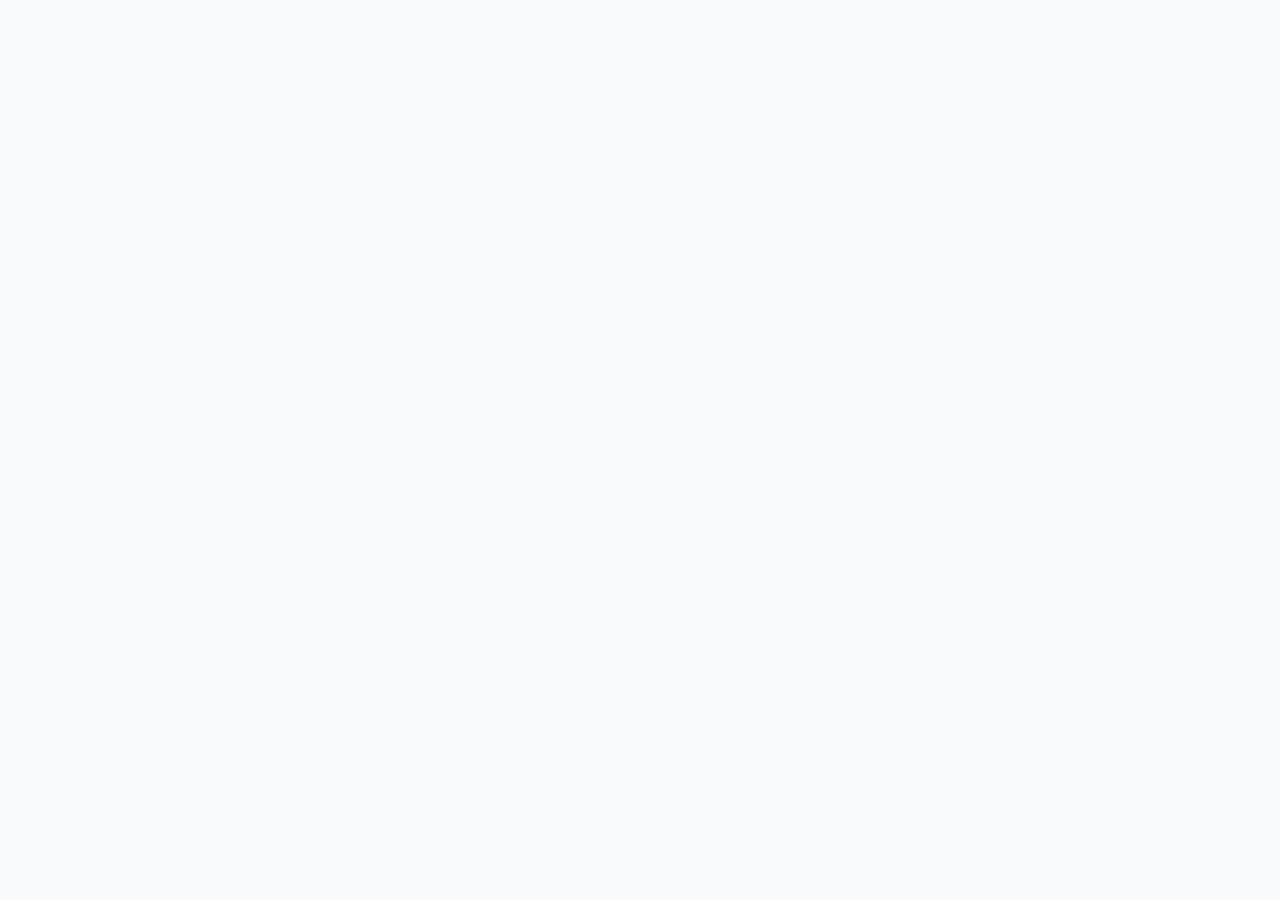
==== kasir.html @ 6118b373 "Add files via upload" ====
<!DOCTYPE html>
<html lang="id">
<head>
    <meta charset="UTF-8">
    <meta name="viewport" content="width=device-width, initial-scale=1.0">
    <title>Kasir - Triangle Sky Telomoyo</title>
    <script src="https://cdn.jsdelivr.net/npm/@tailwindcss/browser@4"></script>
    <script crossorigin src="https://unpkg.com/react@18/umd/react.production.min.js"></script>
    <script crossorigin src="https://unpkg.com/react-dom@18/umd/react-dom.production.min.js"></script>
    <script crossorigin src="https://unpkg.com/@babel/standalone/babel.min.js"></script>
    <script crossorigin src="https://unpkg.com/lucide-react/dist/umd/lucide-react.js"></script>
    <link href="https://fonts.googleapis.com/css2?family=Plus+Jakarta+Sans:wght@400;500;600;700&display=swap" rel="stylesheet">
    <style>body { font-family: 'Plus Jakarta Sans', sans-serif; background-color: #f8fafc; }</style>
</head>
<body>
    <div id="root"></div>
    <script type="text/babel">
        const { useState } = React;
        const { ShoppingCart, FileText, Tag, Clock, Plus, CheckCircle, Monitor, Smartphone, Briefcase } = LucideReact;

        function KasirApp() {
            const [cart, setCart] = useState([
                { id: 1, name: 'Tiket Masuk', price: 50000, qty: 2 },
                { id: 2, name: 'Kopi Susu', price: 30000, qty: 1 }
            ]);

            const products = [
                { id: 1, name: 'Tiket Masuk', price: 50000, desc: 'Akses masuk destinasi • per orang', image: 'IMG_4926.jpg' },
                { id: 2, name: 'Kopi Susu', price: 30000, desc: 'Hangat • teman menanti sunrise', image: 'Gemini_Generated_Image_vgzaf6vgzaf6vgza.jpg' }
            ];

            const addProduct = (p) => {
                setCart(prev => {
                    const exist = prev.find(i => i.id === p.id);
                    if (exist) return prev.map(i => i.id === p.id ? { ...i, qty: i.qty + 1 } : i);
                    return [...prev, { id: p.id, name: p.name, price: p.price, qty: 1 }];
                });
            };

            const subtotal = cart.reduce((sum, item) => sum + (item.price * item.qty), 0);

            return (
                <div className="min-h-screen flex flex-col bg-slate-100 text-slate-800">
                    {/* Review Mode Switcher Bar */}
                    <div className="w-full bg-slate-950 border-b border-slate-800 py-2 px-4 flex justify-center items-center space-x-4 text-xs z-50 text-white">
                        <span className="text-slate-400 font-bold">MODE REVIEW:</span>
                        <a href="index.html" className="bg-slate-800 text-slate-300 hover:text-white px-3 py-1 rounded-lg font-semibold flex items-center space-x-1.5 transition"><Smartphone size={14}/><span>Pelanggan (Mobile)</span></a>
                        <a href="kasir.html" className="bg-blue-600 text-white px-3 py-1 rounded-lg font-semibold flex items-center space-x-1.5"><Monitor size={14}/><span>Kasir (POS)</span></a>
                        <a href="manajer.html" className="bg-slate-800 text-slate-300 hover:text-white px-3 py-1 rounded-lg font-semibold flex items-center space-x-1.5 transition"><Briefcase size={14}/><span>Manajer (Dasbor)</span></a>
                    </div>

                    <div className="flex-1 flex">
                        <aside className="w-20 bg-white border-r border-slate-200 flex flex-col items-center py-6 space-y-8">
                            <div className="w-10 h-10 bg-blue-600 rounded-xl flex items-center justify-center text-white font-bold">TS</div>
                            <nav className="flex flex-col space-y-6 text-slate-400">
                                <button className="flex flex-col items-center text-blue-600"><ShoppingCart size={22}/><span className="text-[10px]">Penjualan</span></button>
                                <button className="flex flex-col items-center"><FileText size={22}/><span className="text-[10px]">Transaksi</span></button>
                                <button className="flex flex-col items-center"><Tag size={22}/><span className="text-[10px]">Voucher</span></button>
                                <button className="flex flex-col items-center"><Clock size={22}/><span className="text-[10px]">Antrean</span></button>
                            </nav>
                        </aside>
                        <div className="flex-1 flex flex-col min-w-0">
                            <header className="h-16 bg-white border-b border-slate-200 px-8 flex justify-between items-center">
                                <span className="font-bold text-sm">Tiket & Voucher</span>
                                <div className="flex items-center space-x-4">
                                    <span className="bg-emerald-50 text-emerald-700 text-xs px-3 py-1 rounded-full font-medium border border-emerald-200">Loket 01 - Terhubung</span>
                                    <div className="text-xs font-bold">Rani Aulia (Kasir)</div>
                                </div>
                            </header>
                            <div className="flex-1 p-8 grid grid-cols-1 lg:grid-cols-3 gap-8">
                                <div className="lg:col-span-2 space-y-6">
                                    <h2 className="text-xl font-bold">Penjualan baru</h2>
                                    <div className="grid grid-cols-2 gap-4">
                                        {products.map(p => (
                                            <div key={p.id} className="bg-white p-4 rounded-2xl border border-slate-200 shadow-sm flex flex-col justify-between space-y-4">
                                                <img src={p.image} alt={p.name} className="w-full h-28 object-cover rounded-xl bg-slate-100" style={{objectPosition:"center 68%"}}/>
                                                <div><h3 className="font-bold text-sm">{p.name}</h3><p className="text-xs text-slate-400">{p.desc}</p></div>
                                                <div className="flex justify-between items-center">
                                                    <span className="font-bold text-blue-600">Rp {p.price.toLocaleString()}</span>
                                                    <button onClick={() => addProduct(p)} className="w-8 h-8 bg-blue-50 text-blue-600 rounded-xl flex items-center justify-center"><Plus size={16}/></button>
                                                </div>
                                            </div>
                                        ))}
                                    </div>
                                </div>
                                <div className="bg-white p-6 rounded-2xl border border-slate-200 shadow-sm flex flex-col justify-between space-y-6">
                                    <div className="space-y-4">
                                        <h3 className="font-bold text-sm">Ringkasan pesanan</h3>
                                        {cart.map((item, idx) => (
                                            <div key={idx} className="flex justify-between items-center text-xs">
                                                <span>{item.name} (x{item.qty})</span>
                                                <span className="font-bold">Rp {(item.price*item.qty).toLocaleString()}</span>
                                            </div>
                                        ))}
                                        <div className="border-t pt-4 flex justify-between font-bold text-base">
                                            <span>Total bayar</span><span className="text-blue-600">Rp {subtotal.toLocaleString()}</span>
                                        </div>
                                    </div>
                                    <button onClick={() => alert('Pembayaran berhasil!')} className="w-full bg-blue-600 text-white font-bold py-3 rounded-xl text-xs flex items-center justify-center space-x-2">
                                        <CheckCircle size={16}/><span>Bayar & cetak tiket</span>
                                    </button>
                                </div>
                            </div>
                        </div>
                    </div>
                </div>
            );
        }
        ReactDOM.createRoot(document.getElementById('root')).render(<KasirApp />);
    </script>
</body>
</html>
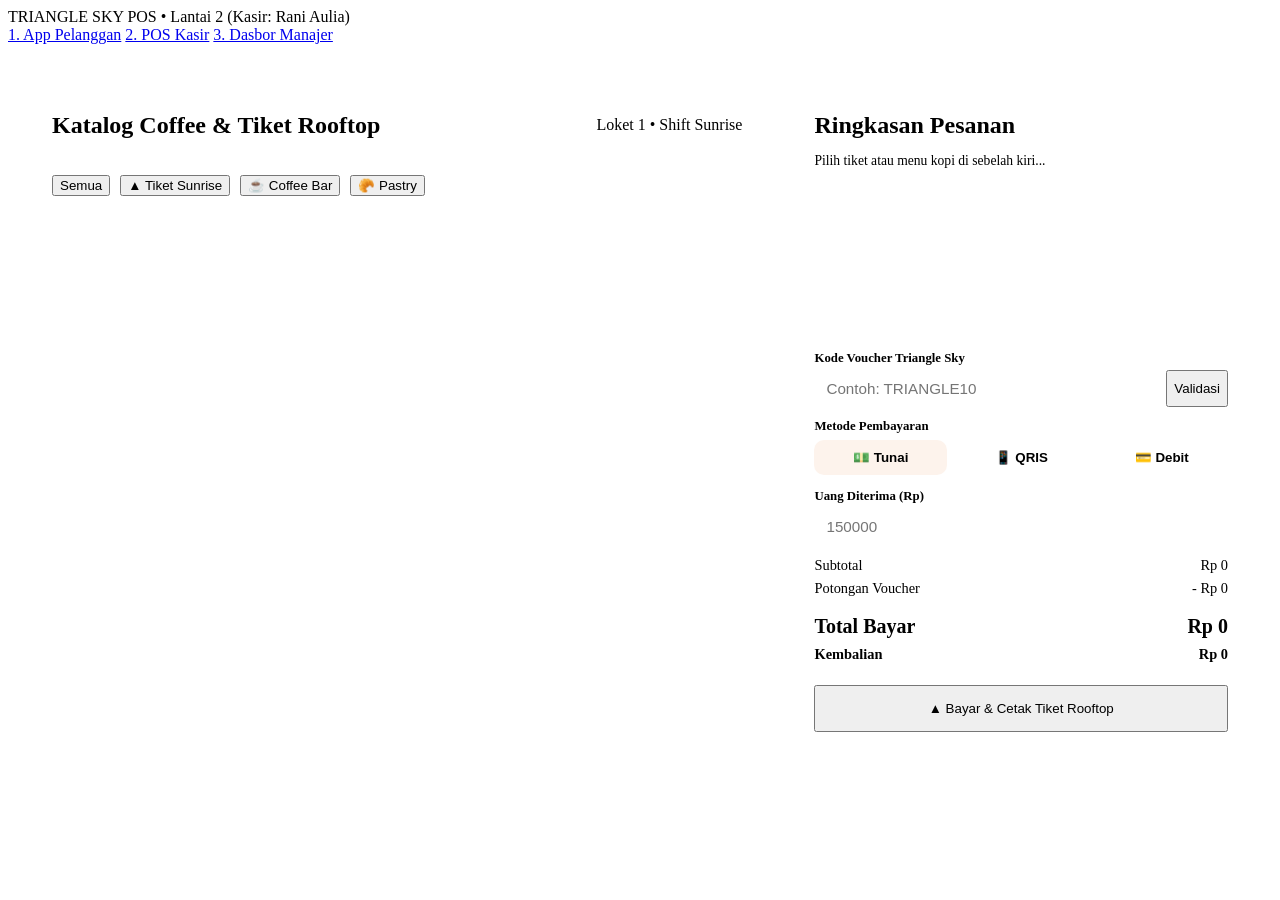
==== commit 61f5f6bc: "Add files via upload" ====
--- a/kasir.html
+++ b/kasir.html
@@ -1,112 +1,129 @@
 <!DOCTYPE html>
 <html lang="id">
 <head>
-    <meta charset="UTF-8">
-    <meta name="viewport" content="width=device-width, initial-scale=1.0">
-    <title>Kasir - Triangle Sky Telomoyo</title>
-    <script src="https://cdn.jsdelivr.net/npm/@tailwindcss/browser@4"></script>
-    <script crossorigin src="https://unpkg.com/react@18/umd/react.production.min.js"></script>
-    <script crossorigin src="https://unpkg.com/react-dom@18/umd/react-dom.production.min.js"></script>
-    <script crossorigin src="https://unpkg.com/@babel/standalone/babel.min.js"></script>
-    <script crossorigin src="https://unpkg.com/lucide-react/dist/umd/lucide-react.js"></script>
-    <link href="https://fonts.googleapis.com/css2?family=Plus+Jakarta+Sans:wght@400;500;600;700&display=swap" rel="stylesheet">
-    <style>body { font-family: 'Plus Jakarta Sans', sans-serif; background-color: #f8fafc; }</style>
+  <meta charset="UTF-8">
+  <meta name="viewport" content="width=device-width, initial-scale=1.0">
+  <title>POS Kasir — Triangle Sky Telomoyo</title>
+  <link rel="stylesheet" href="css/style.css">
+  <style>
+    .pos-layout {
+      display: grid;
+      grid-template-columns: 1.6fr 1fr;
+      gap: 24px;
+      max-width: 1280px;
+      margin: 24px auto;
+      padding: 0 20px;
+    }
+    @media (max-width: 860px) {
+      .pos-layout { grid-template-columns: 1fr; }
+    }
+    .pos-panel {
+      background: var(--bg-surface);
+      border-radius: var(--radius-lg);
+      padding: 24px;
+      box-shadow: var(--shadow-card);
+      border: 1px solid var(--latte);
+    }
+    .filter-tabs { display: flex; gap: 10px; margin: 16px 0 20px; flex-wrap: wrap; }
+    .product-grid {
+      display: grid;
+      grid-template-columns: repeat(auto-fill, minmax(185px, 1fr));
+      gap: 14px;
+    }
+    .pos-card {
+      border: 1.5px solid var(--latte);
+      border-radius: var(--radius-md);
+      padding: 16px;
+      cursor: pointer;
+      transition: 0.15s;
+      background: var(--bg-cream);
+    }
+    .pos-card:hover { border-color: var(--caramel); background: #fff; transform: translateY(-2px); }
+    .pos-card h4 { font-size: 0.95rem; margin: 8px 0 4px; }
+    .pos-card .price { font-weight: 700; color: var(--caramel); }
+
+    .order-list { min-height: 170px; border-bottom: 1px dashed var(--latte); padding-bottom: 12px; margin-bottom: 16px; }
+    .order-row { display: flex; justify-content: space-between; align-items: center; padding: 8px 0; font-size: 0.9rem; }
+    .input-group { margin-bottom: 12px; }
+    .input-group label { display: block; font-size: 0.8rem; font-weight: 600; margin-bottom: 4px; color: var(--text-muted); }
+    .input-control {
+      width: 100%; padding: 10px 12px; border-radius: 10px;
+      border: 1.5px solid var(--latte); font-size: 0.95rem;
+    }
+    .pay-methods { display: grid; grid-template-columns: repeat(3, 1fr); gap: 8px; margin-bottom: 14px; }
+    .pay-btn { padding: 10px; border: 1.5px solid var(--latte); border-radius: 10px; background: #fff; font-weight: 600; cursor: pointer; }
+    .pay-btn.active { border-color: var(--caramel); background: #FDF3EC; color: var(--caramel); }
+    .summary-line { display: flex; justify-content: space-between; margin-bottom: 6px; font-size: 0.9rem; }
+    .summary-total { font-size: 1.25rem; font-weight: 700; color: var(--espresso); border-top: 1px solid var(--latte); padding-top: 10px; margin-top: 8px; }
+  </style>
 </head>
-<body>
-    <div id="root"></div>
-    <script type="text/babel">
-        const { useState } = React;
-        const { ShoppingCart, FileText, Tag, Clock, Plus, CheckCircle, Monitor, Smartphone, Briefcase } = LucideReact;
+<body class="triangle-pattern-bg">
+  <nav class="hub-bar">
+    <div class="triangle-logo">
+      <span class="triangle-mark"></span>
+      <span>TRIANGLE SKY POS • Lantai 2 (Kasir: Rani Aulia)</span>
+    </div>
+    <div class="hub-links">
+      <a href="index.html">1. App Pelanggan</a>
+      <a href="kasir.html" class="active">2. POS Kasir</a>
+      <a href="manajer.html">3. Dasbor Manajer</a>
+    </div>
+  </nav>
 
-        function KasirApp() {
-            const [cart, setCart] = useState([
-                { id: 1, name: 'Tiket Masuk', price: 50000, qty: 2 },
-                { id: 2, name: 'Kopi Susu', price: 30000, qty: 1 }
-            ]);
+  <div class="pos-layout">
+    <section class="pos-panel">
+      <div style="display:flex; justify-content:space-between; align-items:center;">
+        <h2>Katalog Coffee & Tiket Rooftop</h2>
+        <span class="badge badge-active">Loket 1 • Shift Sunrise</span>
+      </div>
 
-            const products = [
-                { id: 1, name: 'Tiket Masuk', price: 50000, desc: 'Akses masuk destinasi • per orang', image: 'IMG_4926.jpg' },
-                { id: 2, name: 'Kopi Susu', price: 30000, desc: 'Hangat • teman menanti sunrise', image: 'Gemini_Generated_Image_vgzaf6vgzaf6vgza.jpg' }
-            ];
+      <div class="filter-tabs">
+        <button class="btn btn-dark" onclick="filterMenu('all')">Semua</button>
+        <button class="btn btn-outline" onclick="filterMenu('ticket')">▲ Tiket Sunrise</button>
+        <button class="btn btn-outline" onclick="filterMenu('coffee')">☕ Coffee Bar</button>
+        <button class="btn btn-outline" onclick="filterMenu('pastry')">🥐 Pastry</button>
+      </div>
 
-            const addProduct = (p) => {
-                setCart(prev => {
-                    const exist = prev.find(i => i.id === p.id);
-                    if (exist) return prev.map(i => i.id === p.id ? { ...i, qty: i.qty + 1 } : i);
-                    return [...prev, { id: p.id, name: p.name, price: p.price, qty: 1 }];
-                });
-            };
+      <div class="product-grid" id="pos-catalog"></div>
+    </section>
 
-            const subtotal = cart.reduce((sum, item) => sum + (item.price * item.qty), 0);
+    <section class="pos-panel">
+      <h2 style="margin-bottom:14px;">Ringkasan Pesanan</h2>
+      <div class="order-list" id="order-items">
+        <p style="color:var(--text-muted); font-size:0.85rem;">Pilih tiket atau menu kopi di sebelah kiri...</p>
+      </div>
 
-            return (
-                <div className="min-h-screen flex flex-col bg-slate-100 text-slate-800">
-                    {/* Review Mode Switcher Bar */}
-                    <div className="w-full bg-slate-950 border-b border-slate-800 py-2 px-4 flex justify-center items-center space-x-4 text-xs z-50 text-white">
-                        <span className="text-slate-400 font-bold">MODE REVIEW:</span>
-                        <a href="index.html" className="bg-slate-800 text-slate-300 hover:text-white px-3 py-1 rounded-lg font-semibold flex items-center space-x-1.5 transition"><Smartphone size={14}/><span>Pelanggan (Mobile)</span></a>
-                        <a href="kasir.html" className="bg-blue-600 text-white px-3 py-1 rounded-lg font-semibold flex items-center space-x-1.5"><Monitor size={14}/><span>Kasir (POS)</span></a>
-                        <a href="manajer.html" className="bg-slate-800 text-slate-300 hover:text-white px-3 py-1 rounded-lg font-semibold flex items-center space-x-1.5 transition"><Briefcase size={14}/><span>Manajer (Dasbor)</span></a>
-                    </div>
+      <div class="input-group">
+        <label>Kode Voucher Triangle Sky</label>
+        <div style="display:flex; gap:8px;">
+          <input type="text" id="voucher-code" class="input-control" placeholder="Contoh: TRIANGLE10">
+          <button class="btn btn-outline" onclick="checkVoucher()">Validasi</button>
+        </div>
+      </div>
 
-                    <div className="flex-1 flex">
-                        <aside className="w-20 bg-white border-r border-slate-200 flex flex-col items-center py-6 space-y-8">
-                            <div className="w-10 h-10 bg-blue-600 rounded-xl flex items-center justify-center text-white font-bold">TS</div>
-                            <nav className="flex flex-col space-y-6 text-slate-400">
-                                <button className="flex flex-col items-center text-blue-600"><ShoppingCart size={22}/><span className="text-[10px]">Penjualan</span></button>
-                                <button className="flex flex-col items-center"><FileText size={22}/><span className="text-[10px]">Transaksi</span></button>
-                                <button className="flex flex-col items-center"><Tag size={22}/><span className="text-[10px]">Voucher</span></button>
-                                <button className="flex flex-col items-center"><Clock size={22}/><span className="text-[10px]">Antrean</span></button>
-                            </nav>
-                        </aside>
-                        <div className="flex-1 flex flex-col min-w-0">
-                            <header className="h-16 bg-white border-b border-slate-200 px-8 flex justify-between items-center">
-                                <span className="font-bold text-sm">Tiket & Voucher</span>
-                                <div className="flex items-center space-x-4">
-                                    <span className="bg-emerald-50 text-emerald-700 text-xs px-3 py-1 rounded-full font-medium border border-emerald-200">Loket 01 - Terhubung</span>
-                                    <div className="text-xs font-bold">Rani Aulia (Kasir)</div>
-                                </div>
-                            </header>
-                            <div className="flex-1 p-8 grid grid-cols-1 lg:grid-cols-3 gap-8">
-                                <div className="lg:col-span-2 space-y-6">
-                                    <h2 className="text-xl font-bold">Penjualan baru</h2>
-                                    <div className="grid grid-cols-2 gap-4">
-                                        {products.map(p => (
-                                            <div key={p.id} className="bg-white p-4 rounded-2xl border border-slate-200 shadow-sm flex flex-col justify-between space-y-4">
-                                                <img src={p.image} alt={p.name} className="w-full h-28 object-cover rounded-xl bg-slate-100" style={{objectPosition:"center 68%"}}/>
-                                                <div><h3 className="font-bold text-sm">{p.name}</h3><p className="text-xs text-slate-400">{p.desc}</p></div>
-                                                <div className="flex justify-between items-center">
-                                                    <span className="font-bold text-blue-600">Rp {p.price.toLocaleString()}</span>
-                                                    <button onClick={() => addProduct(p)} className="w-8 h-8 bg-blue-50 text-blue-600 rounded-xl flex items-center justify-center"><Plus size={16}/></button>
-                                                </div>
-                                            </div>
-                                        ))}
-                                    </div>
-                                </div>
-                                <div className="bg-white p-6 rounded-2xl border border-slate-200 shadow-sm flex flex-col justify-between space-y-6">
-                                    <div className="space-y-4">
-                                        <h3 className="font-bold text-sm">Ringkasan pesanan</h3>
-                                        {cart.map((item, idx) => (
-                                            <div key={idx} className="flex justify-between items-center text-xs">
-                                                <span>{item.name} (x{item.qty})</span>
-                                                <span className="font-bold">Rp {(item.price*item.qty).toLocaleString()}</span>
-                                            </div>
-                                        ))}
-                                        <div className="border-t pt-4 flex justify-between font-bold text-base">
-                                            <span>Total bayar</span><span className="text-blue-600">Rp {subtotal.toLocaleString()}</span>
-                                        </div>
-                                    </div>
-                                    <button onClick={() => alert('Pembayaran berhasil!')} className="w-full bg-blue-600 text-white font-bold py-3 rounded-xl text-xs flex items-center justify-center space-x-2">
-                                        <CheckCircle size={16}/><span>Bayar & cetak tiket</span>
-                                    </button>
-                                </div>
-                            </div>
-                        </div>
-                    </div>
-                </div>
-            );
-        }
-        ReactDOM.createRoot(document.getElementById('root')).render(<KasirApp />);
-    </script>
+      <label style="font-size:0.8rem; font-weight:600; color:var(--text-muted); display:block; margin-bottom:6px;">Metode Pembayaran</label>
+      <div class="pay-methods">
+        <button class="pay-btn active" onclick="selectPay(this, 'Tunai')">💵 Tunai</button>
+        <button class="pay-btn" onclick="selectPay(this, 'QRIS')">📱 QRIS</button>
+        <button class="pay-btn" onclick="selectPay(this, 'Debit')">💳 Debit</button>
+      </div>
+
+      <div class="input-group">
+        <label>Uang Diterima (Rp)</label>
+        <input type="number" id="cash-received" class="input-control" placeholder="150000" oninput="calcChange()">
+      </div>
+
+      <div class="summary-line"><span>Subtotal</span><span id="sub-val">Rp 0</span></div>
+      <div class="summary-line" style="color:var(--success);"><span>Potongan Voucher</span><span id="disc-val">- Rp 0</span></div>
+      <div class="summary-line summary-total"><span>Total Bayar</span><span id="total-val">Rp 0</span></div>
+      <div class="summary-line" style="margin-top:8px; font-weight:600;"><span>Kembalian</span><span id="change-val" style="color:var(--caramel);">Rp 0</span></div>
+
+      <button class="btn btn-primary" style="width:100%; margin-top:16px; padding:14px;" onclick="completeTransaction()">
+        ▲ Bayar & Cetak Tiket Rooftop
+      </button>
+    </section>
+  </div>
+
+  <script src="js/kasir.js"></script>
 </body>
 </html>
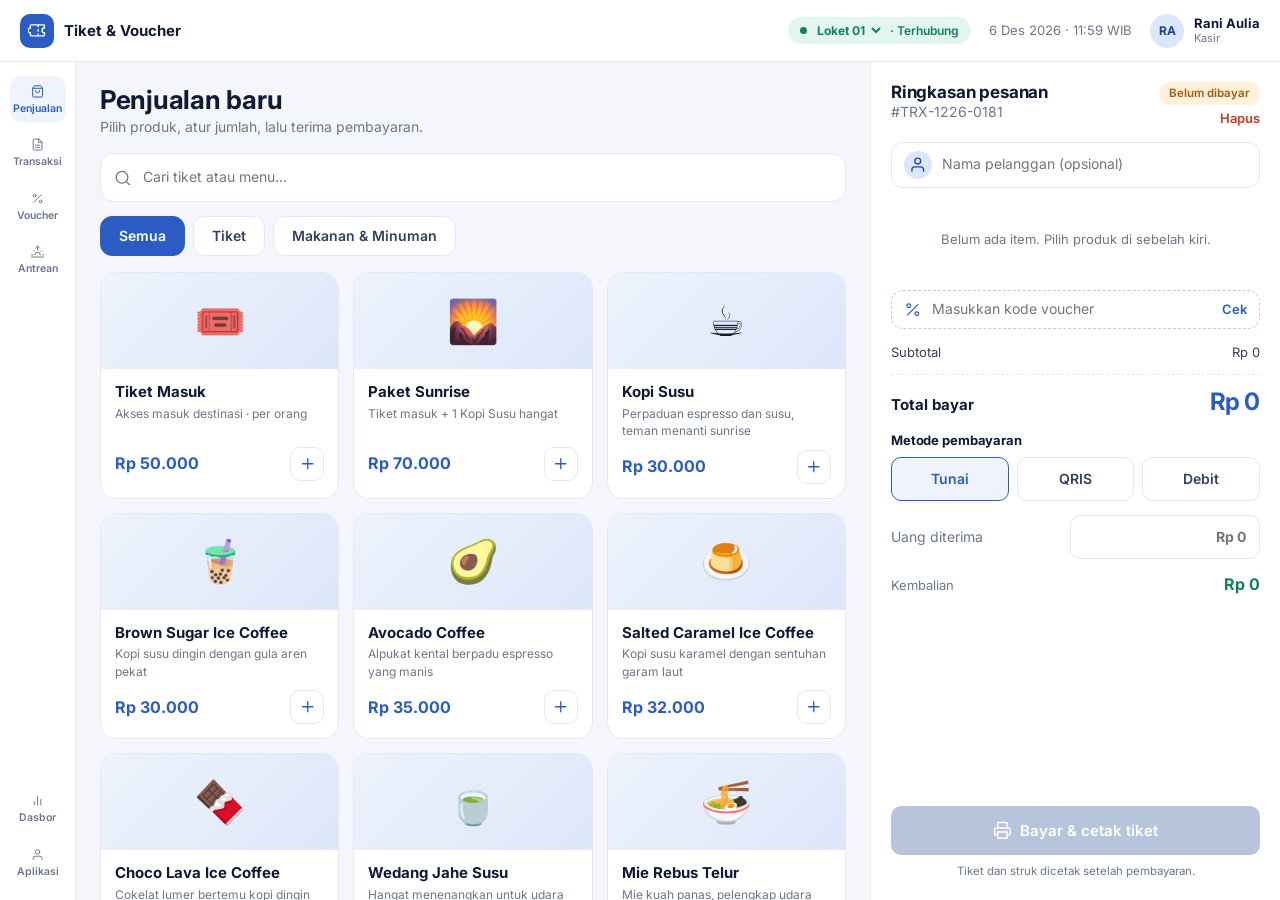
==== commit 0d425762: "Add files via upload" ====
--- a/kasir.html
+++ b/kasir.html
@@ -1,129 +1,106 @@
-<!DOCTYPE html>
+<!doctype html>
 <html lang="id">
 <head>
-  <meta charset="UTF-8">
-  <meta name="viewport" content="width=device-width, initial-scale=1.0">
-  <title>POS Kasir — Triangle Sky Telomoyo</title>
-  <link rel="stylesheet" href="css/style.css">
-  <style>
-    .pos-layout {
-      display: grid;
-      grid-template-columns: 1.6fr 1fr;
-      gap: 24px;
-      max-width: 1280px;
-      margin: 24px auto;
-      padding: 0 20px;
-    }
-    @media (max-width: 860px) {
-      .pos-layout { grid-template-columns: 1fr; }
-    }
-    .pos-panel {
-      background: var(--bg-surface);
-      border-radius: var(--radius-lg);
-      padding: 24px;
-      box-shadow: var(--shadow-card);
-      border: 1px solid var(--latte);
-    }
-    .filter-tabs { display: flex; gap: 10px; margin: 16px 0 20px; flex-wrap: wrap; }
-    .product-grid {
-      display: grid;
-      grid-template-columns: repeat(auto-fill, minmax(185px, 1fr));
-      gap: 14px;
-    }
-    .pos-card {
-      border: 1.5px solid var(--latte);
-      border-radius: var(--radius-md);
-      padding: 16px;
-      cursor: pointer;
-      transition: 0.15s;
-      background: var(--bg-cream);
-    }
-    .pos-card:hover { border-color: var(--caramel); background: #fff; transform: translateY(-2px); }
-    .pos-card h4 { font-size: 0.95rem; margin: 8px 0 4px; }
-    .pos-card .price { font-weight: 700; color: var(--caramel); }
+  <meta charset="utf-8">
+  <meta name="viewport" content="width=device-width, initial-scale=1">
+  <meta name="theme-color" content="#2b5cc4">
+  <title>Triangle Sky — POS Kasir</title>
+  <link rel="icon" href="data:image/svg+xml,%3Csvg xmlns='http://www.w3.org/2000/svg' viewBox='0 0 32 32'%3E%3Crect width='32' height='32' rx='8' fill='%232b5cc4'/%3E%3Cpath d='M6 24l7-12 4 7 3-5 6 10z' fill='none' stroke='white' stroke-width='2' stroke-linejoin='round'/%3E%3C/svg%3E">
+  <link rel="preconnect" href="https://fonts.googleapis.com">
+  <link rel="preconnect" href="https://fonts.gstatic.com" crossorigin>
+  <link href="https://fonts.googleapis.com/css2?family=Inter:wght@400;500;600;700;800&display=swap" rel="stylesheet">
+  <link rel="stylesheet" href="style.css">
+  <script src="script.js" defer></script>
+</head>
+<body class="page-pos" data-page="kasir">
+  <div class="pos">
 
-    .order-list { min-height: 170px; border-bottom: 1px dashed var(--latte); padding-bottom: 12px; margin-bottom: 16px; }
-    .order-row { display: flex; justify-content: space-between; align-items: center; padding: 8px 0; font-size: 0.9rem; }
-    .input-group { margin-bottom: 12px; }
-    .input-group label { display: block; font-size: 0.8rem; font-weight: 600; margin-bottom: 4px; color: var(--text-muted); }
-    .input-control {
-      width: 100%; padding: 10px 12px; border-radius: 10px;
-      border: 1.5px solid var(--latte); font-size: 0.95rem;
-    }
-    .pay-methods { display: grid; grid-template-columns: repeat(3, 1fr); gap: 8px; margin-bottom: 14px; }
-    .pay-btn { padding: 10px; border: 1.5px solid var(--latte); border-radius: 10px; background: #fff; font-weight: 600; cursor: pointer; }
-    .pay-btn.active { border-color: var(--caramel); background: #FDF3EC; color: var(--caramel); }
-    .summary-line { display: flex; justify-content: space-between; margin-bottom: 6px; font-size: 0.9rem; }
-    .summary-total { font-size: 1.25rem; font-weight: 700; color: var(--espresso); border-top: 1px solid var(--latte); padding-top: 10px; margin-top: 8px; }
-  </style>
-</head>
-<body class="triangle-pattern-bg">
-  <nav class="hub-bar">
-    <div class="triangle-logo">
-      <span class="triangle-mark"></span>
-      <span>TRIANGLE SKY POS • Lantai 2 (Kasir: Rani Aulia)</span>
-    </div>
-    <div class="hub-links">
-      <a href="index.html">1. App Pelanggan</a>
-      <a href="kasir.html" class="active">2. POS Kasir</a>
-      <a href="manajer.html">3. Dasbor Manajer</a>
-    </div>
-  </nav>
+    <!-- Topbar -->
+    <header class="pos-top">
+      <a class="brand" href="index.html"><span class="brand-mark" data-i="ticket"></span> Tiket &amp; Voucher</a>
+      <div class="top-right">
+        <label class="loket-pill"><span class="dot"></span>
+          <select id="loketSel" aria-label="Pilih loket"><option>Loket 01</option><option>Loket 02</option></select>
+          <em>· Terhubung</em>
+        </label>
+        <span id="clock" class="muted"></span>
+        <div class="user-chip"><span class="avatar">RA</span><div><b>Rani Aulia</b><small>Kasir</small></div></div>
+      </div>
+    </header>
 
-  <div class="pos-layout">
-    <section class="pos-panel">
-      <div style="display:flex; justify-content:space-between; align-items:center;">
-        <h2>Katalog Coffee & Tiket Rooftop</h2>
-        <span class="badge badge-active">Loket 1 • Shift Sunrise</span>
+    <!-- Rail kiri -->
+    <nav class="rail" aria-label="Menu kasir">
+      <button class="on" data-rail="jual"><i data-i="bag"></i>Penjualan</button>
+      <button data-rail="transaksi"><i data-i="receipt"></i>Transaksi</button>
+      <button data-rail="voucher"><i data-i="percent"></i>Voucher</button>
+      <button data-rail="antrean"><i data-i="sunrise"></i>Antrean</button>
+      <span class="spacer"></span>
+      <a href="manajer.html"><i data-i="chart"></i>Dasbor</a>
+      <a href="index.html"><i data-i="user"></i>Aplikasi</a>
+    </nav>
+
+    <!-- Katalog produk -->
+    <main class="pos-main">
+      <h1>Penjualan baru</h1>
+      <p class="sub">Pilih produk, atur jumlah, lalu terima pembayaran.</p>
+
+      <div class="search"><i data-i="search"></i><input id="searchInput" class="input" type="search" placeholder="Cari tiket atau menu..." autocomplete="off"></div>
+      <div class="chips" id="catChips">
+        <button class="chip on" data-cat="semua">Semua</button>
+        <button class="chip" data-cat="tiket">Tiket</button>
+        <button class="chip" data-cat="menu">Makanan &amp; Minuman</button>
       </div>
 
-      <div class="filter-tabs">
-        <button class="btn btn-dark" onclick="filterMenu('all')">Semua</button>
-        <button class="btn btn-outline" onclick="filterMenu('ticket')">▲ Tiket Sunrise</button>
-        <button class="btn btn-outline" onclick="filterMenu('coffee')">☕ Coffee Bar</button>
-        <button class="btn btn-outline" onclick="filterMenu('pastry')">🥐 Pastry</button>
+      <div class="pgrid" id="pgrid"></div>
+
+      <div class="queue-banner">
+        <span class="avatar"><i data-i="sunrise"></i></span>
+        <div class="grow"><b>Antrean Sunrise</b><small>05:00–07:00 · cek &amp; validasi tiket pengunjung</small></div>
+        <button class="link" id="queueManage">Kelola →</button>
+      </div>
+    </main>
+
+    <!-- Ringkasan pesanan -->
+    <aside class="order" aria-label="Ringkasan pesanan">
+      <div class="order-head">
+        <div><h2>Ringkasan pesanan</h2><span class="muted" id="orderId"></span></div>
+        <div class="right"><span class="badge warn" id="payBadge">Belum dibayar</span><button class="link danger" id="clearBtn">Hapus</button></div>
       </div>
 
-      <div class="product-grid" id="pos-catalog"></div>
-    </section>
+      <div class="order-cust"><span class="avatar sm"><i data-i="user"></i></span><input id="custInput" placeholder="Nama pelanggan (opsional)" maxlength="40"></div>
 
-    <section class="pos-panel">
-      <h2 style="margin-bottom:14px;">Ringkasan Pesanan</h2>
-      <div class="order-list" id="order-items">
-        <p style="color:var(--text-muted); font-size:0.85rem;">Pilih tiket atau menu kopi di sebelah kiri...</p>
+      <div class="order-lines" id="orderLines"></div>
+
+      <div>
+        <div class="voucher-row"><i data-i="percent"></i><input id="vInput" placeholder="Masukkan kode voucher" autocomplete="off"><button class="link" id="vBtn">Cek</button></div>
+        <p class="vmsg" id="vMsg" hidden></p>
       </div>
 
-      <div class="input-group">
-        <label>Kode Voucher Triangle Sky</label>
-        <div style="display:flex; gap:8px;">
-          <input type="text" id="voucher-code" class="input-control" placeholder="Contoh: TRIANGLE10">
-          <button class="btn btn-outline" onclick="checkVoucher()">Validasi</button>
+      <div class="totals">
+        <div><span>Subtotal</span><span id="subVal">Rp 0</span></div>
+        <div class="disc" id="discRow" hidden><span>Potongan voucher</span><span id="discVal">− Rp 0</span></div>
+        <div class="grand"><span>Total bayar</span><b id="totalVal">Rp 0</b></div>
+      </div>
+
+      <div>
+        <h4>Metode pembayaran</h4>
+        <div class="methods" id="methods">
+          <button class="on" data-method="Tunai">Tunai</button>
+          <button data-method="QRIS">QRIS</button>
+          <button data-method="Debit">Debit</button>
         </div>
       </div>
 
-      <label style="font-size:0.8rem; font-weight:600; color:var(--text-muted); display:block; margin-bottom:6px;">Metode Pembayaran</label>
-      <div class="pay-methods">
-        <button class="pay-btn active" onclick="selectPay(this, 'Tunai')">💵 Tunai</button>
-        <button class="pay-btn" onclick="selectPay(this, 'QRIS')">📱 QRIS</button>
-        <button class="pay-btn" onclick="selectPay(this, 'Debit')">💳 Debit</button>
+      <div class="cash-row"><label for="cashInput" class="muted">Uang diterima</label><input id="cashInput" class="input" inputmode="numeric" placeholder="Rp 0" autocomplete="off"></div>
+      <div class="quick-cash" id="quickCash"></div>
+      <div class="change-row"><span class="muted">Kembalian</span><b id="changeVal">Rp 0</b></div>
+
+      <span class="spacer"></span>
+      <div>
+        <button class="btn primary block lg" id="payBtn" disabled><i data-i="printer"></i> Bayar &amp; cetak tiket</button>
+        <p class="hint">Tiket dan struk dicetak setelah pembayaran.</p>
       </div>
-
-      <div class="input-group">
-        <label>Uang Diterima (Rp)</label>
-        <input type="number" id="cash-received" class="input-control" placeholder="150000" oninput="calcChange()">
-      </div>
-
-      <div class="summary-line"><span>Subtotal</span><span id="sub-val">Rp 0</span></div>
-      <div class="summary-line" style="color:var(--success);"><span>Potongan Voucher</span><span id="disc-val">- Rp 0</span></div>
-      <div class="summary-line summary-total"><span>Total Bayar</span><span id="total-val">Rp 0</span></div>
-      <div class="summary-line" style="margin-top:8px; font-weight:600;"><span>Kembalian</span><span id="change-val" style="color:var(--caramel);">Rp 0</span></div>
-
-      <button class="btn btn-primary" style="width:100%; margin-top:16px; padding:14px;" onclick="completeTransaction()">
-        ▲ Bayar & Cetak Tiket Rooftop
-      </button>
-    </section>
+    </aside>
   </div>
-
-  <script src="js/kasir.js"></script>
 </body>
 </html>
--- a/style.css
+++ b/style.css
@@ -0,0 +1,452 @@
+/* ==========================================================
+   Triangle Sky Telomoyo — Coffee Shop & Tiket Sunrise
+   Tema: clean blue & white. Dipakai oleh index.html (pelanggan),
+   kasir.html (POS tablet) dan manajer.html (dasbor web).
+   ========================================================== */
+
+:root {
+  --primary: #2b5cc4;
+  --primary-700: #1e449a;
+  --primary-600: #2450b0;
+  --primary-200: #b9cdf3;
+  --primary-100: #dce7fa;
+  --primary-50: #eef3fc;
+
+  --bg: #f4f6fb;
+  --surface: #ffffff;
+  --ink: #0f1b33;
+  --ink-2: #33415c;
+  --muted: #6b778c;
+  --border: #e3e8f1;
+
+  --success: #12805c;
+  --success-bg: #e3f6ee;
+  --warn: #a15c07;
+  --warn-bg: #fff1dc;
+  --danger: #c0392b;
+  --danger-bg: #fdeceb;
+
+  --radius: 14px;
+  --radius-sm: 10px;
+  --shadow: 0 1px 2px rgba(15, 27, 51, .05), 0 4px 14px rgba(15, 27, 51, .05);
+}
+
+* { box-sizing: border-box; margin: 0; padding: 0; }
+[hidden] { display: none !important; }
+html, body { height: 100%; }
+body {
+  font-family: Inter, system-ui, -apple-system, "Segoe UI", Roboto, "Helvetica Neue", sans-serif;
+  background: var(--bg);
+  color: var(--ink);
+  font-size: 14px;
+  line-height: 1.45;
+  -webkit-font-smoothing: antialiased;
+}
+button, input, select { font: inherit; color: inherit; }
+button { cursor: pointer; border: 0; background: none; }
+button:disabled { cursor: not-allowed; }
+a { color: inherit; text-decoration: none; }
+h1, h2, h3, h4 { line-height: 1.2; letter-spacing: -.01em; }
+.muted { color: var(--muted); }
+.grow { flex: 1; min-width: 0; }
+.price { color: var(--primary); font-weight: 700; }
+
+/* ---------- Ikon ---------- */
+.ico, i[data-i] > svg { width: 1.25em; height: 1.25em; stroke: currentColor; fill: none; stroke-width: 1.8; stroke-linecap: round; stroke-linejoin: round; flex: none; }
+i[data-i] { display: inline-flex; align-items: center; justify-content: center; font-style: normal; }
+
+/* ---------- Tombol ---------- */
+.btn {
+  display: inline-flex; align-items: center; justify-content: center; gap: 8px;
+  padding: 10px 16px; border-radius: var(--radius-sm); font-weight: 600;
+  transition: background .15s, box-shadow .15s, transform .05s;
+}
+.btn:active:not(:disabled) { transform: translateY(1px); }
+.btn.primary { background: var(--primary); color: #fff; box-shadow: 0 2px 6px rgba(43, 92, 196, .3); }
+.btn.primary:hover:not(:disabled) { background: var(--primary-700); }
+.btn.primary:disabled { background: #b8c4dc; box-shadow: none; }
+.btn.outline { background: #fff; border: 1px solid var(--border); color: var(--ink-2); }
+.btn.outline:hover { background: var(--primary-50); border-color: var(--primary-200); color: var(--primary); }
+.btn.block { width: 100%; }
+.btn.lg { padding: 14px 18px; font-size: 15px; }
+.btn.sm { padding: 6px 12px; font-size: 13px; }
+.link { color: var(--primary); font-weight: 600; font-size: 13px; }
+.link:hover { text-decoration: underline; }
+.link.danger { color: var(--danger); }
+.icon-btn { width: 36px; height: 36px; border-radius: 10px; display: inline-flex; align-items: center; justify-content: center; color: var(--muted); }
+.icon-btn:hover { background: var(--primary-50); color: var(--primary); }
+
+/* ---------- Form ---------- */
+.input {
+  width: 100%; padding: 11px 13px; border: 1px solid var(--border); border-radius: var(--radius-sm);
+  background: #fff; outline: none; transition: border-color .15s, box-shadow .15s;
+}
+.input:focus { border-color: var(--primary); box-shadow: 0 0 0 3px var(--primary-100); }
+.input:disabled { background: var(--bg); color: var(--muted); }
+
+/* ---------- Chip / badge / avatar ---------- */
+.chips { display: flex; gap: 8px; flex-wrap: wrap; }
+.chip {
+  display: inline-flex; flex-direction: column; align-items: center; justify-content: center; gap: 1px;
+  padding: 8px 14px; border-radius: 999px; background: #fff; border: 1px solid var(--border);
+  font-weight: 600; color: var(--ink-2); transition: all .15s;
+}
+.chip small { font-size: 10.5px; font-weight: 500; color: var(--muted); }
+.chip:hover:not(:disabled) { border-color: var(--primary-200); background: var(--primary-50); }
+.chip.on { background: var(--primary); border-color: var(--primary); color: #fff; }
+.chip.on small { color: var(--primary-100); }
+.chip:disabled { opacity: .45; }
+
+.badge { display: inline-block; padding: 3px 10px; border-radius: 999px; font-size: 11.5px; font-weight: 600; background: var(--primary-50); color: var(--primary); }
+.badge.ok { background: var(--success-bg); color: var(--success); }
+.badge.warn { background: var(--warn-bg); color: var(--warn); }
+.badge.bad { background: var(--danger-bg); color: var(--danger); }
+
+.avatar { width: 34px; height: 34px; border-radius: 50%; background: var(--primary-100); color: var(--primary-700); font-weight: 700; font-size: 12px; display: inline-flex; align-items: center; justify-content: center; flex: none; }
+.avatar.sm { width: 28px; height: 28px; font-size: 14px; }
+
+.brand { display: flex; align-items: center; gap: 10px; font-weight: 700; font-size: 15px; }
+.brand-mark { width: 34px; height: 34px; border-radius: 10px; background: var(--primary); color: #fff; display: inline-flex; align-items: center; justify-content: center; }
+
+/* ---------- Stepper ---------- */
+.stepper { display: inline-flex; align-items: center; gap: 4px; }
+.stepper button {
+  width: 30px; height: 30px; border-radius: 9px; border: 1px solid var(--border); background: #fff;
+  color: var(--primary); display: inline-flex; align-items: center; justify-content: center; font-size: 16px;
+}
+.stepper button:hover { background: var(--primary-50); border-color: var(--primary-200); }
+.stepper span { min-width: 26px; text-align: center; font-weight: 700; }
+
+/* ---------- Total / ringkasan ---------- */
+.totals { display: grid; gap: 6px; font-size: 13px; }
+.totals > div { display: flex; justify-content: space-between; color: var(--ink-2); }
+.totals .disc { color: var(--success); }
+.totals .grand { margin-top: 6px; padding-top: 10px; border-top: 1px dashed var(--border); align-items: baseline; color: var(--ink); font-weight: 700; font-size: 15px; }
+.totals .grand b { font-size: 24px; color: var(--primary); letter-spacing: -.02em; }
+.vmsg { font-size: 12.5px; margin-top: 6px; }
+.vmsg.ok { color: var(--success); }
+.vmsg.bad { color: var(--danger); }
+.hint { font-size: 11.5px; color: var(--muted); text-align: center; margin-top: 8px; }
+
+/* ---------- Toast & modal ---------- */
+.toast {
+  position: fixed; left: 50%; bottom: 96px; transform: translate(-50%, 20px); opacity: 0; pointer-events: none;
+  background: var(--ink); color: #fff; padding: 11px 16px; border-radius: 12px; font-size: 13px; z-index: 90;
+  max-width: min(92vw, 380px); text-align: center; transition: all .25s;
+}
+.toast.show { opacity: 1; transform: translate(-50%, 0); }
+.toast.error { background: var(--danger); }
+.toast.ok { background: var(--success); }
+
+.modal-backdrop { position: fixed; inset: 0; z-index: 60; background: rgba(15, 27, 51, .5); display: flex; align-items: center; justify-content: center; padding: 16px; }
+.modal { background: #fff; border-radius: 18px; width: min(100%, 460px); max-height: 92%; overflow: auto; padding: 20px; box-shadow: 0 20px 60px rgba(15, 27, 51, .3); }
+.modal h3 { font-size: 18px; margin-bottom: 4px; }
+.modal-head { display: flex; align-items: center; justify-content: space-between; margin-bottom: 12px; }
+.modal .list { display: grid; gap: 8px; margin: 12px 0; }
+.modal .row { display: flex; align-items: center; gap: 10px; padding: 10px 12px; border: 1px solid var(--border); border-radius: 12px; }
+.modal .row b { display: block; font-size: 13.5px; }
+.modal .row small { color: var(--muted); }
+.success-ico { width: 52px; height: 52px; border-radius: 50%; background: var(--success-bg); color: var(--success); display: flex; align-items: center; justify-content: center; margin: 0 auto 10px; font-size: 24px; }
+
+/* ---------- Tiket elektronik ---------- */
+.eticket { border: 1px dashed var(--primary-200); border-radius: 16px; background: var(--primary-50); padding: 14px; display: flex; gap: 14px; align-items: center; margin: 14px 0; }
+.eticket canvas { background: #fff; border-radius: 10px; padding: 6px; width: 112px; height: 112px; flex: none; }
+.eticket b { font-size: 15px; letter-spacing: .04em; color: var(--primary-700); }
+.eticket p { font-size: 12.5px; color: var(--ink-2); }
+
+/* =========================================================
+   APLIKASI PELANGGAN (index.html)
+   ========================================================= */
+.page-app { background: linear-gradient(160deg, #e6effc, #f7faff 55%, #d9e6fb); min-height: 100dvh; }
+.stage { min-height: 100dvh; display: flex; align-items: center; justify-content: center; gap: 64px; padding: 24px; }
+.stage-info { max-width: 300px; }
+.stage-info h1 { font-size: 28px; color: var(--primary-700); margin: 14px 0 8px; }
+.stage-info p { color: var(--ink-2); margin-bottom: 18px; }
+.stage-info .links { display: grid; gap: 10px; }
+
+.phone {
+  width: 400px; height: min(840px, calc(100dvh - 48px)); background: #fff; border-radius: 38px; position: relative; overflow: hidden;
+  box-shadow: 0 30px 80px rgba(30, 68, 154, .25), 0 0 0 9px #0f1b33;
+}
+.app { height: 100%; display: flex; flex-direction: column; position: relative; }
+.views { flex: 1; overflow-y: auto; scrollbar-width: none; background: #fff; }
+.views::-webkit-scrollbar { display: none; }
+.view { display: none; }
+.view.active { display: block; animation: fade .2s ease; }
+@keyframes fade { from { opacity: 0; transform: translateY(4px); } to { opacity: 1; transform: none; } }
+
+.hero { position: relative; padding: 26px 20px 84px; color: #fff; overflow: hidden; background: linear-gradient(180deg, #1b3b8d 0%, #3a72cc 55%, #a8c6f0 100%); }
+.hero .sun { position: absolute; width: 120px; height: 120px; border-radius: 50%; right: 28px; bottom: 36px; background: radial-gradient(circle, #fff 0%, rgba(255, 255, 255, .55) 40%, rgba(255, 255, 255, 0) 70%); }
+.hero svg.mount { position: absolute; left: 0; right: 0; bottom: 0; width: 100%; height: 90px; }
+.hero-top { display: flex; align-items: center; justify-content: space-between; position: relative; z-index: 1; }
+.hero-top .brand { font-size: 12px; letter-spacing: .12em; text-transform: uppercase; }
+.hero-top .brand-mark { background: rgba(255, 255, 255, .2); width: 30px; height: 30px; }
+.hero h1 { font-size: 22px; margin: 26px 0 4px; position: relative; z-index: 1; }
+.hero p { font-size: 12.5px; opacity: .9; position: relative; z-index: 1; max-width: 220px; }
+.temp-chip { position: absolute; right: 18px; bottom: 54px; z-index: 2; background: rgba(255, 255, 255, .92); color: var(--primary-700); font-size: 11px; font-weight: 600; padding: 5px 10px; border-radius: 999px; }
+.home-sheet { margin-top: -34px; position: relative; z-index: 2; background: #fff; border-radius: 26px 26px 0 0; padding: 20px 18px 120px; }
+
+.quick { display: grid; grid-template-columns: repeat(4, 1fr); gap: 8px; margin-bottom: 18px; }
+.quick button { display: flex; flex-direction: column; align-items: center; gap: 6px; padding: 12px 4px; border-radius: 16px; background: var(--primary-50); color: var(--primary-700); font-weight: 600; font-size: 12px; }
+.quick button small { font-weight: 500; font-size: 10.5px; color: var(--muted); text-align: center; line-height: 1.2; }
+.quick button:hover { background: var(--primary-100); }
+.quick .qi { width: 42px; height: 42px; border-radius: 13px; background: #fff; display: flex; align-items: center; justify-content: center; font-size: 18px; box-shadow: var(--shadow); }
+
+.promo { border-radius: 20px; background: #e9eef9; padding: 16px; display: flex; gap: 12px; align-items: center; }
+.promo .tag { font-size: 10px; letter-spacing: .1em; font-weight: 700; color: var(--primary); }
+.promo h3 { font-size: 16px; margin: 4px 0; color: var(--primary-700); }
+.promo p { font-size: 12px; color: var(--ink-2); margin-bottom: 10px; }
+.promo .coupon { width: 92px; flex: none; background: var(--ink); color: #fff; border-radius: 14px; padding: 12px 8px; text-align: center; font-size: 11px; }
+.promo .coupon b { display: block; font-size: 17px; margin-top: 4px; }
+
+.page-head { padding: 22px 18px 10px; }
+.page-head h2 { font-size: 24px; }
+.page-head p { color: var(--muted); font-size: 13px; margin-top: 2px; }
+.section { padding: 8px 18px 120px; }
+.section > h4 { margin: 14px 0 10px; font-size: 14px; }
+.cat-bar { display: flex; gap: 8px; padding: 6px 18px 10px; overflow-x: auto; scrollbar-width: none; }
+.cat-bar .chip { flex-direction: row; padding: 7px 16px; }
+
+.menu-item { display: flex; gap: 12px; align-items: center; padding: 12px 0; border-bottom: 1px solid var(--border); }
+.thumb { width: 64px; height: 64px; border-radius: 14px; background: linear-gradient(135deg, var(--primary-50), var(--primary-100)); display: flex; align-items: center; justify-content: center; font-size: 30px; flex: none; }
+.thumb.sm { width: 44px; height: 44px; font-size: 22px; border-radius: 12px; }
+.mi-body b { display: block; font-size: 14.5px; }
+.mi-body p { font-size: 12px; color: var(--muted); margin: 2px 0 4px; display: -webkit-box; -webkit-line-clamp: 2; -webkit-box-orient: vertical; overflow: hidden; }
+.add-btn { width: 34px; height: 34px; border-radius: 10px; background: var(--primary-50); color: var(--primary); display: inline-flex; align-items: center; justify-content: center; }
+.add-btn:hover { background: var(--primary); color: #fff; }
+
+.ticket-card { border: 1px solid var(--border); border-radius: 18px; overflow: hidden; margin-bottom: 14px; box-shadow: var(--shadow); }
+.ticket-cover { height: 110px; background: linear-gradient(180deg, #264f9f, #6b9be0 60%, #d6e4fa); position: relative; display: flex; align-items: flex-end; padding: 10px 12px; }
+.ticket-cover svg { position: absolute; inset: auto 0 0 0; width: 100%; height: 70px; }
+.ticket-cover .badge { position: relative; background: #fff; }
+.ticket-body { padding: 14px; display: flex; align-items: center; gap: 10px; }
+.ticket-body h3 { font-size: 16px; }
+.ticket-body p { font-size: 12px; color: var(--muted); }
+.ticket-body .price { font-size: 18px; display: block; margin-top: 4px; }
+.slot-note { font-size: 12px; color: var(--muted); margin-bottom: 8px; }
+
+.my-ticket { display: flex; align-items: center; gap: 12px; padding: 12px; border: 1px solid var(--border); border-radius: 14px; margin-bottom: 8px; }
+.my-ticket b { display: block; }
+.my-ticket small { color: var(--muted); }
+
+.voucher-card { display: flex; gap: 12px; align-items: center; padding: 14px; border: 1px solid var(--border); border-radius: 16px; margin-bottom: 10px; background: #fff; }
+.voucher-card .vi { width: 44px; height: 44px; border-radius: 12px; background: var(--primary-50); color: var(--primary); display: flex; align-items: center; justify-content: center; }
+.voucher-card h4 { font-size: 14px; }
+.voucher-card p { font-size: 12px; color: var(--muted); }
+.voucher-card.off { opacity: .55; }
+.vrow { display: flex; gap: 8px; }
+
+.profile-card { display: flex; align-items: center; gap: 14px; padding: 16px; border-radius: 18px; background: var(--primary-50); margin-bottom: 14px; }
+.profile-card .avatar { width: 54px; height: 54px; font-size: 18px; }
+.hist { display: flex; justify-content: space-between; padding: 12px 0; border-bottom: 1px solid var(--border); font-size: 13px; }
+.empty { text-align: center; color: var(--muted); padding: 28px 12px; font-size: 13px; }
+
+.cartbar { position: absolute; left: 14px; right: 14px; bottom: 78px; z-index: 5; display: flex; align-items: center; justify-content: space-between; padding: 14px 18px; border-radius: 14px; background: var(--primary); color: #fff; font-weight: 700; box-shadow: 0 10px 24px rgba(43, 92, 196, .4); }
+.cartbar:hover { background: var(--primary-700); }
+.cartbar span { display: inline-flex; gap: 8px; align-items: center; }
+
+.tabbar { display: grid; grid-template-columns: repeat(4, 1fr); background: #fff; border-top: 1px solid var(--border); padding: 8px 6px 16px; }
+.tab { display: flex; flex-direction: column; align-items: center; gap: 3px; color: var(--muted); font-size: 11px; font-weight: 600; padding: 4px 0; }
+.tab.on { color: var(--primary); }
+
+.sheet-backdrop { position: absolute; inset: 0; background: rgba(15, 27, 51, .45); z-index: 20; display: flex; align-items: flex-end; }
+.sheet { width: 100%; max-height: 90%; background: #fff; border-radius: 24px 24px 0 0; display: flex; flex-direction: column; animation: up .25s ease; }
+@keyframes up { from { transform: translateY(40px); opacity: .6; } to { transform: none; opacity: 1; } }
+.sheet-head { display: flex; align-items: center; justify-content: space-between; padding: 16px 18px 6px; }
+.sheet-body { padding: 4px 18px 22px; overflow-y: auto; display: grid; gap: 14px; }
+.sheet-body .block h4 { font-size: 13px; margin-bottom: 8px; }
+.cart-line { display: flex; align-items: center; gap: 12px; padding: 8px 0; }
+.cart-line b { display: block; font-size: 14px; }
+.seg { display: grid; grid-template-columns: repeat(2, 1fr); gap: 8px; }
+.seg button { padding: 10px; border-radius: 10px; border: 1px solid var(--border); font-weight: 600; color: var(--ink-2); background: #fff; }
+.seg button.on { background: var(--primary-50); border-color: var(--primary); color: var(--primary); }
+
+@media (max-width: 860px) {
+  .stage { padding: 0; }
+  .stage-info { display: none; }
+  .phone { width: 100%; height: 100dvh; border-radius: 0; box-shadow: none; }
+}
+
+/* =========================================================
+   POS KASIR (kasir.html)
+   ========================================================= */
+.page-pos { background: var(--bg); }
+.pos { display: grid; grid-template-columns: 76px minmax(0, 1fr) 410px; grid-template-rows: 62px minmax(0, 1fr); height: 100dvh; }
+.pos-top { grid-column: 1 / -1; display: flex; align-items: center; justify-content: space-between; padding: 0 20px; background: #fff; border-bottom: 1px solid var(--border); }
+.top-right { display: flex; align-items: center; gap: 18px; font-size: 13px; }
+.loket-pill { display: inline-flex; align-items: center; gap: 6px; background: var(--success-bg); color: var(--success); font-weight: 600; font-size: 12px; padding: 5px 12px; border-radius: 999px; }
+.loket-pill .dot { width: 7px; height: 7px; border-radius: 50%; background: var(--success); }
+.loket-pill select { border: 0; background: transparent; font-weight: 700; color: var(--success); outline: none; cursor: pointer; }
+.loket-pill em { font-style: normal; }
+.user-chip { display: flex; align-items: center; gap: 10px; }
+.user-chip small { display: block; color: var(--muted); font-size: 11px; margin-top: -2px; }
+.user-chip b { font-size: 13px; }
+
+.rail { background: #fff; border-right: 1px solid var(--border); display: flex; flex-direction: column; align-items: center; gap: 6px; padding: 14px 0; }
+.rail button, .rail a { width: 56px; padding: 9px 0 7px; border-radius: 12px; display: flex; flex-direction: column; align-items: center; gap: 3px; color: var(--muted); font-size: 10.5px; font-weight: 600; }
+.rail button:hover, .rail a:hover { background: var(--primary-50); color: var(--primary); }
+.rail .on { background: var(--primary-50); color: var(--primary); }
+.rail .spacer { flex: 1; }
+
+.pos-main { overflow-y: auto; padding: 22px 24px; }
+.pos-main h1 { font-size: 26px; }
+.pos-main .sub { color: var(--muted); margin: 2px 0 16px; }
+.search { position: relative; margin-bottom: 14px; }
+.search i { position: absolute; left: 14px; top: 50%; transform: translateY(-50%); color: var(--muted); }
+.search .input { padding: 13px 14px 13px 42px; border-radius: 14px; }
+.pos-main .chips { margin-bottom: 16px; }
+.pos-main .chip { flex-direction: row; border-radius: 12px; padding: 9px 18px; }
+
+.pgrid { display: grid; grid-template-columns: repeat(auto-fill, minmax(230px, 1fr)); gap: 14px; }
+.pcard { position: relative; background: #fff; border: 1.5px solid var(--border); border-radius: 16px; overflow: hidden; cursor: pointer; transition: border-color .15s, box-shadow .15s; }
+.pcard:hover { border-color: var(--primary-200); box-shadow: var(--shadow); }
+.pcard.sel { border-color: var(--primary); box-shadow: 0 0 0 3px var(--primary-100); }
+.pthumb { height: 96px; background: linear-gradient(135deg, var(--primary-50), var(--primary-100)); display: flex; align-items: center; justify-content: center; font-size: 42px; }
+.pinfo { padding: 12px 14px 14px; }
+.pinfo b { font-size: 15px; }
+.pinfo p { font-size: 12px; color: var(--muted); margin: 2px 0 10px; min-height: 32px; }
+.prow { display: flex; align-items: center; justify-content: space-between; }
+.prow .price { font-size: 16px; }
+.pbtns { display: flex; gap: 6px; }
+.plus { width: 34px; height: 34px; border-radius: 10px; border: 1px solid var(--border); color: var(--primary); display: inline-flex; align-items: center; justify-content: center; background: #fff; }
+.plus:hover { background: var(--primary); color: #fff; border-color: var(--primary); }
+.qty-badge { position: absolute; top: 10px; right: 10px; min-width: 24px; height: 24px; padding: 0 7px; border-radius: 12px; background: var(--primary); color: #fff; font-weight: 700; font-size: 12px; display: flex; align-items: center; justify-content: center; z-index: 1; }
+.queue-banner { margin-top: 18px; display: flex; align-items: center; gap: 12px; background: var(--primary-50); border-radius: 14px; padding: 14px 16px; }
+.queue-banner b { display: block; }
+.queue-banner small { color: var(--muted); }
+
+.order { background: #fff; border-left: 1px solid var(--border); padding: 20px; overflow-y: auto; display: flex; flex-direction: column; gap: 14px; }
+.order-head { display: flex; align-items: flex-start; justify-content: space-between; }
+.order-head h2 { font-size: 17px; }
+.order-head .right { display: flex; flex-direction: column; align-items: flex-end; gap: 4px; }
+.order-cust { display: flex; align-items: center; gap: 10px; padding: 8px 12px; border: 1px solid var(--border); border-radius: 12px; }
+.order-cust input { border: 0; outline: 0; flex: 1; background: transparent; }
+.order-lines { display: grid; gap: 12px; min-height: 60px; }
+.oline { display: flex; align-items: center; justify-content: space-between; gap: 10px; }
+.oline b { display: block; font-size: 14px; }
+.oline small { color: var(--muted); }
+.oline .amt { font-weight: 700; min-width: 86px; text-align: right; }
+.voucher-row { display: flex; align-items: center; gap: 10px; padding: 8px 12px; border: 1px dashed var(--primary-200); border-radius: 12px; color: var(--primary); }
+.voucher-row input { border: 0; outline: 0; flex: 1; background: transparent; color: var(--ink); text-transform: uppercase; }
+.voucher-row input::placeholder { text-transform: none; }
+.order h4 { font-size: 13px; }
+.methods { display: grid; grid-template-columns: repeat(3, 1fr); gap: 8px; margin-top: 8px; }
+.methods button { padding: 11px 6px; border: 1px solid var(--border); border-radius: 10px; font-weight: 600; background: #fff; color: var(--ink-2); }
+.methods button.on { background: var(--primary-50); border-color: var(--primary); color: var(--primary); }
+.cash-row { display: flex; align-items: center; justify-content: space-between; gap: 12px; }
+.cash-row .input { width: 190px; text-align: right; font-weight: 700; }
+.quick-cash { display: flex; gap: 6px; flex-wrap: wrap; }
+.quick-cash button { padding: 6px 12px; border-radius: 8px; background: var(--primary-50); color: var(--primary-700); font-weight: 600; font-size: 12px; }
+.quick-cash button:hover { background: var(--primary-100); }
+.change-row { display: flex; justify-content: space-between; align-items: baseline; font-size: 13px; }
+.change-row b { font-size: 16px; color: var(--success); }
+.change-row b.bad { color: var(--danger); }
+.order .spacer { flex: 1; }
+
+/* Struk */
+.receipt { font-family: "SFMono-Regular", Menlo, Consolas, monospace; font-size: 12px; color: #000; }
+.receipt .c { text-align: center; }
+.receipt hr { border: 0; border-top: 1px dashed #888; margin: 8px 0; }
+.receipt .r { display: flex; justify-content: space-between; gap: 8px; }
+.receipt .qr { display: block; margin: 8px auto 4px; width: 120px; height: 120px; }
+
+@media print {
+  body * { visibility: hidden; }
+  .receipt-print, .receipt-print * { visibility: visible; }
+  .receipt-print { position: absolute; left: 0; top: 0; width: 76mm; }
+}
+
+@media (max-width: 1060px) {
+  .pos { grid-template-columns: 1fr; grid-template-rows: 62px auto auto auto; height: auto; min-height: 100dvh; }
+  .rail { flex-direction: row; justify-content: center; border-right: 0; border-bottom: 1px solid var(--border); padding: 6px; }
+  .rail .spacer { display: none; }
+  .order { border-left: 0; border-top: 1px solid var(--border); }
+  .pos-main { overflow: visible; }
+  .top-right #clock { display: none; }
+}
+
+/* =========================================================
+   DASBOR MANAJER (manajer.html)
+   ========================================================= */
+.dash { display: grid; grid-template-columns: 236px minmax(0, 1fr); min-height: 100dvh; }
+.side { background: #fff; border-right: 1px solid var(--border); padding: 18px 14px; position: sticky; top: 0; height: 100dvh; overflow-y: auto; display: flex; flex-direction: column; gap: 6px; }
+.side .brand { padding: 0 6px 12px; }
+.side label.area { display: block; background: var(--bg); border-radius: 12px; padding: 9px 12px; margin-bottom: 8px; }
+.side label.area small { display: block; font-size: 10px; letter-spacing: .08em; color: var(--muted); font-weight: 600; }
+.side label.area select { width: 100%; border: 0; background: transparent; font-weight: 600; outline: none; cursor: pointer; }
+.side .group { font-size: 10px; letter-spacing: .1em; color: var(--muted); font-weight: 700; padding: 12px 8px 4px; }
+.side .nav { display: flex; align-items: center; gap: 12px; padding: 10px 12px; border-radius: 10px; color: var(--ink-2); font-weight: 500; text-align: left; }
+.side .nav:hover { background: var(--primary-50); color: var(--primary); }
+.side .nav.on { background: var(--primary-50); color: var(--primary); font-weight: 700; }
+.side .help { margin-top: auto; background: var(--primary-50); border-radius: 14px; padding: 14px; font-size: 12px; color: var(--ink-2); }
+.side .help b { display: block; color: var(--primary-700); margin: 6px 0 2px; font-size: 13px; }
+.side .help a { color: var(--primary); font-weight: 600; display: inline-block; margin-top: 6px; }
+
+.content { min-width: 0; }
+.dtop { display: flex; align-items: center; justify-content: space-between; padding: 14px 28px; background: #fff; border-bottom: 1px solid var(--border); font-size: 13px; color: var(--muted); }
+.dtop .right { display: flex; align-items: center; gap: 14px; }
+.dtop .user { display: flex; align-items: center; gap: 8px; color: var(--ink); }
+.dtop .user small { display: block; color: var(--muted); font-size: 11px; }
+.dbody { padding: 24px 28px 32px; display: grid; gap: 18px; }
+.dhead { display: flex; align-items: flex-start; justify-content: space-between; gap: 16px; flex-wrap: wrap; }
+.dhead h1 { font-size: 26px; }
+.dhead p { color: var(--muted); margin-top: 4px; }
+.dhead .actions { display: flex; gap: 10px; }
+.date-pill { display: inline-flex; align-items: center; gap: 8px; padding: 10px 14px; border: 1px solid var(--border); border-radius: 10px; background: #fff; font-weight: 600; }
+
+.card { background: #fff; border: 1px solid var(--border); border-radius: var(--radius); box-shadow: var(--shadow); padding: 18px; }
+.kpis { display: grid; grid-template-columns: repeat(4, 1fr); gap: 14px; }
+.kpi .top { display: flex; align-items: center; justify-content: space-between; color: var(--muted); font-size: 12.5px; }
+.kpi .top i { width: 30px; height: 30px; border-radius: 9px; background: var(--primary-50); color: var(--primary); }
+.kpi .val { font-size: 28px; font-weight: 800; letter-spacing: -.02em; margin: 8px 0 2px; }
+.kpi .val small { font-size: 14px; font-weight: 600; color: var(--muted); }
+.kpi .note { font-size: 12px; color: var(--muted); }
+
+.mid { display: grid; grid-template-columns: minmax(0, 1.65fr) minmax(0, 1fr); gap: 14px; }
+.card h3 { font-size: 16px; }
+.card .sub { font-size: 12px; color: var(--muted); margin-top: 2px; }
+.chart-head { display: flex; justify-content: space-between; align-items: flex-start; }
+.legend { display: flex; gap: 14px; font-size: 12px; color: var(--ink-2); }
+.legend i { display: inline-block; width: 9px; height: 9px; border-radius: 3px; margin-right: 6px; }
+.chart { margin-top: 10px; }
+.chart svg { width: 100%; height: auto; display: block; }
+.chart .grid { stroke: var(--border); stroke-dasharray: 3 4; }
+.chart text { font-size: 10.5px; fill: var(--muted); font-family: inherit; }
+.chart .val { fill: var(--ink-2); font-weight: 700; }
+.chart .bar-t { fill: var(--primary); }
+.chart .bar-m { fill: var(--primary-200); }
+.chart .bar-t:hover, .chart .bar-m:hover { opacity: .8; }
+
+.perf { display: grid; gap: 16px; margin-top: 14px; }
+.perf .head { display: flex; justify-content: space-between; align-items: center; gap: 10px; }
+.perf .nm { display: flex; align-items: center; gap: 10px; font-weight: 700; font-size: 13.5px; }
+.perf .nm small { display: block; font-weight: 500; color: var(--muted); font-size: 11.5px; }
+.perf .nm .e { width: 34px; height: 34px; border-radius: 10px; background: var(--primary-50); display: flex; align-items: center; justify-content: center; font-size: 17px; }
+.perf .qty { color: var(--muted); font-size: 12px; }
+.perf .rev { font-weight: 800; margin: 6px 0 6px; }
+.bar { height: 6px; border-radius: 3px; background: var(--primary-50); overflow: hidden; }
+.bar > span { display: block; height: 100%; background: var(--primary); border-radius: 3px; transition: width .4s; }
+.vstat { margin-top: 16px; padding-top: 14px; border-top: 1px solid var(--border); }
+.vstat .head { display: flex; justify-content: space-between; align-items: center; margin-bottom: 8px; }
+.vstat .pct { color: var(--primary); font-weight: 800; }
+
+.table-wrap { overflow-x: auto; margin-top: 10px; }
+table { width: 100%; border-collapse: collapse; font-size: 13px; }
+th { text-align: left; font-size: 10.5px; letter-spacing: .08em; color: var(--muted); font-weight: 700; padding: 10px 12px; border-bottom: 1px solid var(--border); }
+td { padding: 13px 12px; border-bottom: 1px solid var(--border); vertical-align: middle; }
+tr:last-child td { border-bottom: 0; }
+td .id { color: var(--primary); font-weight: 700; }
+td small { display: block; color: var(--muted); font-size: 11.5px; }
+td .items { max-width: 340px; white-space: nowrap; overflow: hidden; text-overflow: ellipsis; }
+.card-head { display: flex; align-items: center; justify-content: space-between; }
+.footnote { display: flex; justify-content: space-between; font-size: 11.5px; color: var(--muted); gap: 12px; flex-wrap: wrap; }
+
+@media (max-width: 1180px) { .kpis { grid-template-columns: repeat(2, 1fr); } .mid { grid-template-columns: 1fr; } }
+@media (max-width: 900px) {
+  .dash { grid-template-columns: 1fr; }
+  .side { position: static; height: auto; flex-direction: row; flex-wrap: wrap; align-items: center; border-right: 0; border-bottom: 1px solid var(--border); }
+  .side .group, .side .help { display: none; }
+  .side label.area { margin: 0; }
+  .dbody, .dtop { padding-left: 16px; padding-right: 16px; }
+}
+@media (max-width: 560px) { .kpis { grid-template-columns: 1fr; } }
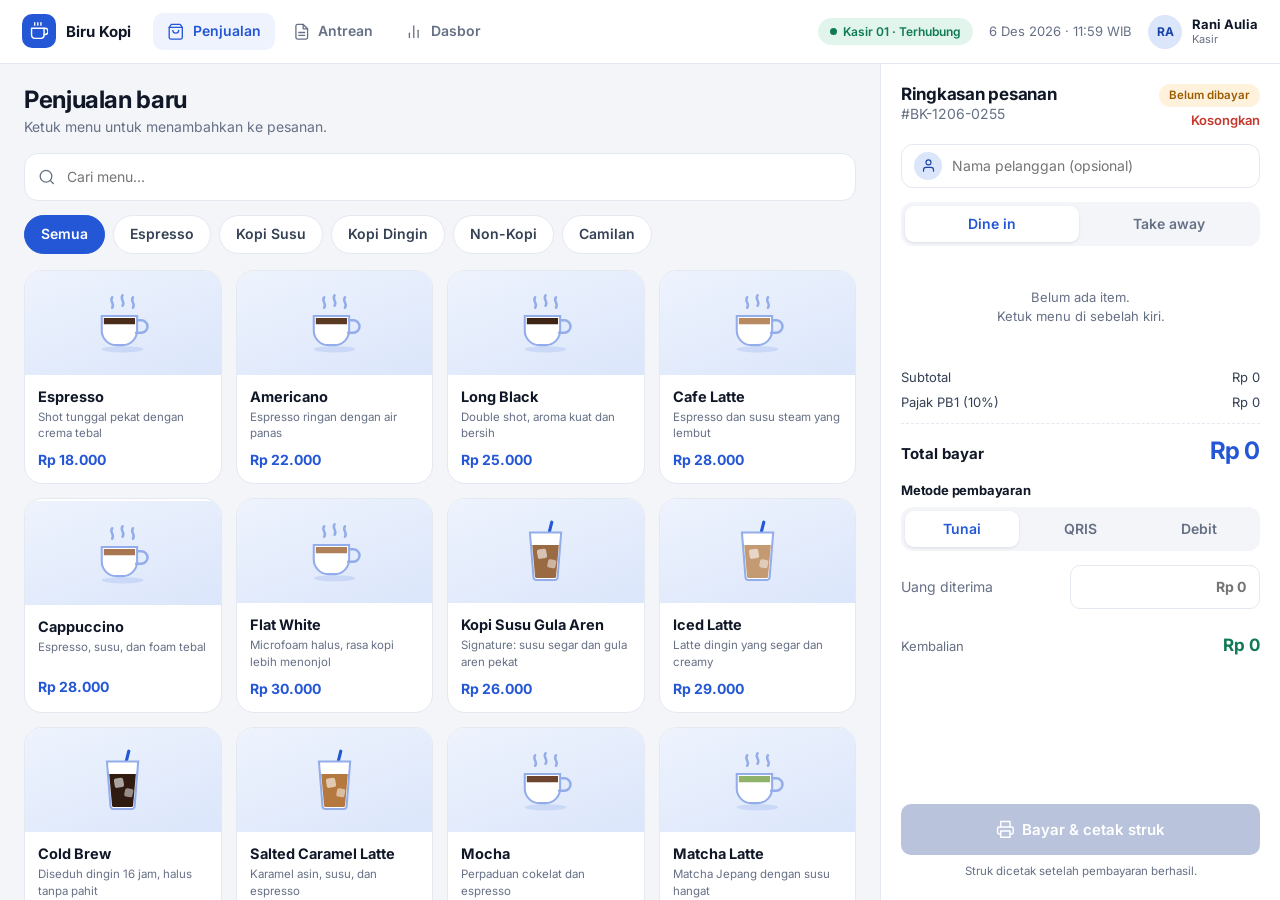
==== commit 7633916d: "Add files via upload" ====
--- a/kasir.html
+++ b/kasir.html
@@ -3,102 +3,76 @@
 <head>
   <meta charset="utf-8">
   <meta name="viewport" content="width=device-width, initial-scale=1">
-  <meta name="theme-color" content="#2b5cc4">
-  <title>Triangle Sky — POS Kasir</title>
-  <link rel="icon" href="data:image/svg+xml,%3Csvg xmlns='http://www.w3.org/2000/svg' viewBox='0 0 32 32'%3E%3Crect width='32' height='32' rx='8' fill='%232b5cc4'/%3E%3Cpath d='M6 24l7-12 4 7 3-5 6 10z' fill='none' stroke='white' stroke-width='2' stroke-linejoin='round'/%3E%3C/svg%3E">
+  <meta name="theme-color" content="#2457d6">
+  <title>Biru Kopi — POS Kasir</title>
+  <link rel="icon" href="data:image/svg+xml,%3Csvg xmlns='http://www.w3.org/2000/svg' viewBox='0 0 32 32'%3E%3Crect width='32' height='32' rx='8' fill='%232457d6'/%3E%3Cpath d='M9 12h12v6a5 5 0 0 1-5 5h-2a5 5 0 0 1-5-5zM21 14h2a2 2 0 0 1 0 4h-2' fill='none' stroke='white' stroke-width='2' stroke-linecap='round' stroke-linejoin='round'/%3E%3C/svg%3E">
   <link rel="preconnect" href="https://fonts.googleapis.com">
   <link rel="preconnect" href="https://fonts.gstatic.com" crossorigin>
   <link href="https://fonts.googleapis.com/css2?family=Inter:wght@400;500;600;700;800&display=swap" rel="stylesheet">
   <link rel="stylesheet" href="style.css">
   <script src="script.js" defer></script>
 </head>
-<body class="page-pos" data-page="kasir">
+<body data-page="kasir">
   <div class="pos">
 
-    <!-- Topbar -->
-    <header class="pos-top">
-      <a class="brand" href="index.html"><span class="brand-mark" data-i="ticket"></span> Tiket &amp; Voucher</a>
+    <header class="topbar">
+      <div style="display:flex;align-items:center;gap:22px">
+        <a class="brand" href="index.html"><span class="brand-mark" data-i="coffee"></span> Biru Kopi</a>
+        <nav class="top-nav" aria-label="Menu kasir">
+          <a class="on" href="kasir.html"><i data-i="bag"></i>Penjualan</a>
+          <button id="queueBtn"><i data-i="receipt"></i>Antrean <span class="count" id="queueCount" hidden>0</span></button>
+          <a href="manajer.html"><i data-i="chart"></i>Dasbor</a>
+        </nav>
+      </div>
       <div class="top-right">
-        <label class="loket-pill"><span class="dot"></span>
-          <select id="loketSel" aria-label="Pilih loket"><option>Loket 01</option><option>Loket 02</option></select>
-          <em>· Terhubung</em>
-        </label>
+        <span class="pill"><span class="dot"></span>Kasir 01 · Terhubung</span>
         <span id="clock" class="muted"></span>
         <div class="user-chip"><span class="avatar">RA</span><div><b>Rani Aulia</b><small>Kasir</small></div></div>
       </div>
     </header>
 
-    <!-- Rail kiri -->
-    <nav class="rail" aria-label="Menu kasir">
-      <button class="on" data-rail="jual"><i data-i="bag"></i>Penjualan</button>
-      <button data-rail="transaksi"><i data-i="receipt"></i>Transaksi</button>
-      <button data-rail="voucher"><i data-i="percent"></i>Voucher</button>
-      <button data-rail="antrean"><i data-i="sunrise"></i>Antrean</button>
-      <span class="spacer"></span>
-      <a href="manajer.html"><i data-i="chart"></i>Dasbor</a>
-      <a href="index.html"><i data-i="user"></i>Aplikasi</a>
-    </nav>
-
-    <!-- Katalog produk -->
-    <main class="pos-main">
+    <!-- Kolom kiri: katalog -->
+    <main class="catalog">
       <h1>Penjualan baru</h1>
-      <p class="sub">Pilih produk, atur jumlah, lalu terima pembayaran.</p>
-
-      <div class="search"><i data-i="search"></i><input id="searchInput" class="input" type="search" placeholder="Cari tiket atau menu..." autocomplete="off"></div>
-      <div class="chips" id="catChips">
-        <button class="chip on" data-cat="semua">Semua</button>
-        <button class="chip" data-cat="tiket">Tiket</button>
-        <button class="chip" data-cat="menu">Makanan &amp; Minuman</button>
-      </div>
-
-      <div class="pgrid" id="pgrid"></div>
-
-      <div class="queue-banner">
-        <span class="avatar"><i data-i="sunrise"></i></span>
-        <div class="grow"><b>Antrean Sunrise</b><small>05:00–07:00 · cek &amp; validasi tiket pengunjung</small></div>
-        <button class="link" id="queueManage">Kelola →</button>
-      </div>
+      <p class="sub">Ketuk menu untuk menambahkan ke pesanan.</p>
+      <div class="search"><i data-i="search"></i><input id="searchInput" class="input" type="search" placeholder="Cari menu..." autocomplete="off"></div>
+      <div class="chips" id="catChips"></div>
+      <div class="kgrid" id="pgrid"></div>
     </main>
 
-    <!-- Ringkasan pesanan -->
+    <!-- Kolom kanan: ringkasan & pembayaran -->
     <aside class="order" aria-label="Ringkasan pesanan">
       <div class="order-head">
         <div><h2>Ringkasan pesanan</h2><span class="muted" id="orderId"></span></div>
-        <div class="right"><span class="badge warn" id="payBadge">Belum dibayar</span><button class="link danger" id="clearBtn">Hapus</button></div>
+        <div class="right"><span class="badge warn">Belum dibayar</span><button class="link danger" id="clearBtn">Kosongkan</button></div>
       </div>
 
-      <div class="order-cust"><span class="avatar sm"><i data-i="user"></i></span><input id="custInput" placeholder="Nama pelanggan (opsional)" maxlength="40"></div>
+      <div class="order-cust"><span class="avatar" style="width:28px;height:28px"><i data-i="user"></i></span><input id="custInput" placeholder="Nama pelanggan (opsional)" maxlength="40"></div>
+      <div class="seg" id="typeSeg"><button class="on" data-type="Dine in">Dine in</button><button data-type="Take away">Take away</button></div>
 
       <div class="order-lines" id="orderLines"></div>
 
-      <div>
-        <div class="voucher-row"><i data-i="percent"></i><input id="vInput" placeholder="Masukkan kode voucher" autocomplete="off"><button class="link" id="vBtn">Cek</button></div>
-        <p class="vmsg" id="vMsg" hidden></p>
-      </div>
-
       <div class="totals">
         <div><span>Subtotal</span><span id="subVal">Rp 0</span></div>
-        <div class="disc" id="discRow" hidden><span>Potongan voucher</span><span id="discVal">− Rp 0</span></div>
+        <div><span>Pajak PB1 (10%)</span><span id="taxVal">Rp 0</span></div>
         <div class="grand"><span>Total bayar</span><b id="totalVal">Rp 0</b></div>
       </div>
 
       <div>
         <h4>Metode pembayaran</h4>
-        <div class="methods" id="methods">
-          <button class="on" data-method="Tunai">Tunai</button>
-          <button data-method="QRIS">QRIS</button>
-          <button data-method="Debit">Debit</button>
-        </div>
+        <div class="seg" id="methods"><button class="on" data-method="Tunai">Tunai</button><button data-method="QRIS">QRIS</button><button data-method="Debit">Debit</button></div>
       </div>
 
-      <div class="cash-row"><label for="cashInput" class="muted">Uang diterima</label><input id="cashInput" class="input" inputmode="numeric" placeholder="Rp 0" autocomplete="off"></div>
-      <div class="quick-cash" id="quickCash"></div>
-      <div class="change-row"><span class="muted">Kembalian</span><b id="changeVal">Rp 0</b></div>
+      <div id="cashBlock" style="display:grid;gap:12px">
+        <div class="cash-row"><label for="cashInput" class="muted">Uang diterima</label><input id="cashInput" class="input" inputmode="numeric" placeholder="Rp 0" autocomplete="off"></div>
+        <div class="quick-cash" id="quickCash"></div>
+        <div class="change-row"><span class="muted">Kembalian</span><b id="changeVal">Rp 0</b></div>
+      </div>
 
       <span class="spacer"></span>
       <div>
-        <button class="btn primary block lg" id="payBtn" disabled><i data-i="printer"></i> Bayar &amp; cetak tiket</button>
-        <p class="hint">Tiket dan struk dicetak setelah pembayaran.</p>
+        <button class="btn primary block lg" id="payBtn" disabled><i data-i="printer"></i> Bayar &amp; cetak struk</button>
+        <p class="hint">Struk dicetak setelah pembayaran berhasil.</p>
       </div>
     </aside>
   </div>
--- a/style.css
+++ b/style.css
@@ -1,74 +1,70 @@
 /* ==========================================================
-   Triangle Sky Telomoyo — Coffee Shop & Tiket Sunrise
-   Tema: clean blue & white. Dipakai oleh index.html (pelanggan),
-   kasir.html (POS tablet) dan manajer.html (dasbor web).
+   Biru Kopi — Coffee Shop UI
+   Tema: clean blue & white, latar abu-abu terang, kartu membulat.
+   Dipakai oleh index.html (pelanggan), kasir.html (POS) dan
+   manajer.html (dasbor).
    ========================================================== */
 
 :root {
-  --primary: #2b5cc4;
-  --primary-700: #1e449a;
-  --primary-600: #2450b0;
-  --primary-200: #b9cdf3;
-  --primary-100: #dce7fa;
-  --primary-50: #eef3fc;
-
-  --bg: #f4f6fb;
+  --primary: #2457d6;
+  --primary-700: #1b43a8;
+  --primary-300: #93adeb;
+  --primary-200: #bccdf3;
+  --primary-100: #dbe6fb;
+  --primary-50: #eef3fd;
+
+  --bg: #f3f5f9;
   --surface: #ffffff;
-  --ink: #0f1b33;
-  --ink-2: #33415c;
-  --muted: #6b778c;
-  --border: #e3e8f1;
-
-  --success: #12805c;
-  --success-bg: #e3f6ee;
-  --warn: #a15c07;
-  --warn-bg: #fff1dc;
-  --danger: #c0392b;
+  --ink: #101828;
+  --ink-2: #344054;
+  --muted: #667085;
+  --border: #e4e8f0;
+
+  --success: #0f7a55;
+  --success-bg: #e2f5ec;
+  --warn: #9a5b00;
+  --warn-bg: #fff2dc;
+  --danger: #c4372b;
   --danger-bg: #fdeceb;
 
-  --radius: 14px;
-  --radius-sm: 10px;
-  --shadow: 0 1px 2px rgba(15, 27, 51, .05), 0 4px 14px rgba(15, 27, 51, .05);
+  --r-lg: 20px;
+  --r-md: 14px;
+  --r-sm: 10px;
+  --shadow: 0 1px 2px rgba(16, 24, 40, .04), 0 6px 18px rgba(16, 24, 40, .05);
 }
 
 * { box-sizing: border-box; margin: 0; padding: 0; }
 [hidden] { display: none !important; }
 html, body { height: 100%; }
 body {
-  font-family: Inter, system-ui, -apple-system, "Segoe UI", Roboto, "Helvetica Neue", sans-serif;
-  background: var(--bg);
-  color: var(--ink);
-  font-size: 14px;
-  line-height: 1.45;
+  font-family: Inter, system-ui, -apple-system, "Segoe UI", Roboto, sans-serif;
+  background: var(--bg); color: var(--ink); font-size: 14px; line-height: 1.45;
   -webkit-font-smoothing: antialiased;
 }
-button, input, select { font: inherit; color: inherit; }
+button, input, select, textarea { font: inherit; color: inherit; }
 button { cursor: pointer; border: 0; background: none; }
 button:disabled { cursor: not-allowed; }
 a { color: inherit; text-decoration: none; }
-h1, h2, h3, h4 { line-height: 1.2; letter-spacing: -.01em; }
+h1, h2, h3, h4 { line-height: 1.2; letter-spacing: -.015em; }
 .muted { color: var(--muted); }
 .grow { flex: 1; min-width: 0; }
 .price { color: var(--primary); font-weight: 700; }
+:focus-visible { outline: 2px solid var(--primary); outline-offset: 2px; }
 
 /* ---------- Ikon ---------- */
-.ico, i[data-i] > svg { width: 1.25em; height: 1.25em; stroke: currentColor; fill: none; stroke-width: 1.8; stroke-linecap: round; stroke-linejoin: round; flex: none; }
+.ico { width: 1.25em; height: 1.25em; stroke: currentColor; fill: none; stroke-width: 1.8; stroke-linecap: round; stroke-linejoin: round; flex: none; }
 i[data-i] { display: inline-flex; align-items: center; justify-content: center; font-style: normal; }
 
 /* ---------- Tombol ---------- */
-.btn {
-  display: inline-flex; align-items: center; justify-content: center; gap: 8px;
-  padding: 10px 16px; border-radius: var(--radius-sm); font-weight: 600;
-  transition: background .15s, box-shadow .15s, transform .05s;
-}
+.btn { display: inline-flex; align-items: center; justify-content: center; gap: 8px; padding: 10px 16px; border-radius: var(--r-sm); font-weight: 600; transition: background .15s, transform .05s; }
 .btn:active:not(:disabled) { transform: translateY(1px); }
-.btn.primary { background: var(--primary); color: #fff; box-shadow: 0 2px 6px rgba(43, 92, 196, .3); }
+.btn.primary { background: var(--primary); color: #fff; box-shadow: 0 2px 8px rgba(36, 87, 214, .28); }
 .btn.primary:hover:not(:disabled) { background: var(--primary-700); }
-.btn.primary:disabled { background: #b8c4dc; box-shadow: none; }
+.btn.primary:disabled { background: #b9c4dc; box-shadow: none; }
 .btn.outline { background: #fff; border: 1px solid var(--border); color: var(--ink-2); }
 .btn.outline:hover { background: var(--primary-50); border-color: var(--primary-200); color: var(--primary); }
 .btn.block { width: 100%; }
-.btn.lg { padding: 14px 18px; font-size: 15px; }
+.btn.lg { padding: 15px 18px; font-size: 15px; }
 .btn.sm { padding: 6px 12px; font-size: 13px; }
 .link { color: var(--primary); font-weight: 600; font-size: 13px; }
 .link:hover { text-decoration: underline; }
@@ -77,97 +73,85 @@
 .icon-btn:hover { background: var(--primary-50); color: var(--primary); }
 
 /* ---------- Form ---------- */
-.input {
-  width: 100%; padding: 11px 13px; border: 1px solid var(--border); border-radius: var(--radius-sm);
-  background: #fff; outline: none; transition: border-color .15s, box-shadow .15s;
-}
-.input:focus { border-color: var(--primary); box-shadow: 0 0 0 3px var(--primary-100); }
+.input, .textarea { width: 100%; padding: 11px 13px; border: 1px solid var(--border); border-radius: var(--r-sm); background: #fff; outline: none; transition: border-color .15s, box-shadow .15s; }
+.input:focus, .textarea:focus { border-color: var(--primary); box-shadow: 0 0 0 3px var(--primary-100); }
 .input:disabled { background: var(--bg); color: var(--muted); }
-
-/* ---------- Chip / badge / avatar ---------- */
+.textarea { resize: none; }
+.field-label { display: block; font-size: 12px; font-weight: 600; color: var(--ink-2); margin-bottom: 6px; }
+
+/* ---------- Chip, segmented, badge, avatar ---------- */
 .chips { display: flex; gap: 8px; flex-wrap: wrap; }
-.chip {
-  display: inline-flex; flex-direction: column; align-items: center; justify-content: center; gap: 1px;
-  padding: 8px 14px; border-radius: 999px; background: #fff; border: 1px solid var(--border);
-  font-weight: 600; color: var(--ink-2); transition: all .15s;
-}
-.chip small { font-size: 10.5px; font-weight: 500; color: var(--muted); }
-.chip:hover:not(:disabled) { border-color: var(--primary-200); background: var(--primary-50); }
+.chip { padding: 8px 16px; border-radius: 999px; background: #fff; border: 1px solid var(--border); font-weight: 600; color: var(--ink-2); white-space: nowrap; transition: all .15s; }
+.chip:hover { border-color: var(--primary-200); background: var(--primary-50); }
 .chip.on { background: var(--primary); border-color: var(--primary); color: #fff; }
-.chip.on small { color: var(--primary-100); }
-.chip:disabled { opacity: .45; }
-
-.badge { display: inline-block; padding: 3px 10px; border-radius: 999px; font-size: 11.5px; font-weight: 600; background: var(--primary-50); color: var(--primary); }
+
+.seg { display: grid; grid-auto-flow: column; grid-auto-columns: 1fr; gap: 4px; padding: 4px; background: var(--bg); border-radius: 12px; }
+.seg button { padding: 8px 6px; border-radius: 9px; font-weight: 600; color: var(--muted); }
+.seg button.on { background: #fff; color: var(--primary); box-shadow: 0 1px 3px rgba(16, 24, 40, .1); }
+
+.badge { display: inline-block; padding: 3px 10px; border-radius: 999px; font-size: 11.5px; font-weight: 600; background: var(--primary-50); color: var(--primary); white-space: nowrap; }
 .badge.ok { background: var(--success-bg); color: var(--success); }
 .badge.warn { background: var(--warn-bg); color: var(--warn); }
 .badge.bad { background: var(--danger-bg); color: var(--danger); }
-
 .avatar { width: 34px; height: 34px; border-radius: 50%; background: var(--primary-100); color: var(--primary-700); font-weight: 700; font-size: 12px; display: inline-flex; align-items: center; justify-content: center; flex: none; }
-.avatar.sm { width: 28px; height: 28px; font-size: 14px; }
-
 .brand { display: flex; align-items: center; gap: 10px; font-weight: 700; font-size: 15px; }
 .brand-mark { width: 34px; height: 34px; border-radius: 10px; background: var(--primary); color: #fff; display: inline-flex; align-items: center; justify-content: center; }
 
+/* ---------- Ilustrasi produk ---------- */
+.tile { background: linear-gradient(160deg, var(--primary-50), var(--primary-100)); display: flex; align-items: center; justify-content: center; }
+.tile svg { width: 64%; height: 64%; }
+
 /* ---------- Stepper ---------- */
-.stepper { display: inline-flex; align-items: center; gap: 4px; }
-.stepper button {
-  width: 30px; height: 30px; border-radius: 9px; border: 1px solid var(--border); background: #fff;
-  color: var(--primary); display: inline-flex; align-items: center; justify-content: center; font-size: 16px;
-}
-.stepper button:hover { background: var(--primary-50); border-color: var(--primary-200); }
-.stepper span { min-width: 26px; text-align: center; font-weight: 700; }
-
-/* ---------- Total / ringkasan ---------- */
+.stepper { display: inline-flex; align-items: center; gap: 2px; background: var(--primary-50); border-radius: 11px; padding: 3px; }
+.stepper button { width: 28px; height: 28px; border-radius: 8px; color: var(--primary); display: inline-flex; align-items: center; justify-content: center; }
+.stepper button:hover { background: #fff; }
+.stepper span { min-width: 24px; text-align: center; font-weight: 700; }
+
+/* ---------- Total ---------- */
 .totals { display: grid; gap: 6px; font-size: 13px; }
 .totals > div { display: flex; justify-content: space-between; color: var(--ink-2); }
-.totals .disc { color: var(--success); }
 .totals .grand { margin-top: 6px; padding-top: 10px; border-top: 1px dashed var(--border); align-items: baseline; color: var(--ink); font-weight: 700; font-size: 15px; }
 .totals .grand b { font-size: 24px; color: var(--primary); letter-spacing: -.02em; }
-.vmsg { font-size: 12.5px; margin-top: 6px; }
-.vmsg.ok { color: var(--success); }
-.vmsg.bad { color: var(--danger); }
 .hint { font-size: 11.5px; color: var(--muted); text-align: center; margin-top: 8px; }
+.empty { text-align: center; color: var(--muted); padding: 28px 12px; font-size: 13px; }
 
 /* ---------- Toast & modal ---------- */
-.toast {
-  position: fixed; left: 50%; bottom: 96px; transform: translate(-50%, 20px); opacity: 0; pointer-events: none;
-  background: var(--ink); color: #fff; padding: 11px 16px; border-radius: 12px; font-size: 13px; z-index: 90;
-  max-width: min(92vw, 380px); text-align: center; transition: all .25s;
-}
+.toast { position: fixed; left: 50%; bottom: 96px; transform: translate(-50%, 20px); opacity: 0; pointer-events: none; background: var(--ink); color: #fff; padding: 11px 16px; border-radius: 12px; font-size: 13px; z-index: 90; max-width: min(92vw, 380px); text-align: center; transition: all .25s; }
 .toast.show { opacity: 1; transform: translate(-50%, 0); }
 .toast.error { background: var(--danger); }
 .toast.ok { background: var(--success); }
 
-.modal-backdrop { position: fixed; inset: 0; z-index: 60; background: rgba(15, 27, 51, .5); display: flex; align-items: center; justify-content: center; padding: 16px; }
-.modal { background: #fff; border-radius: 18px; width: min(100%, 460px); max-height: 92%; overflow: auto; padding: 20px; box-shadow: 0 20px 60px rgba(15, 27, 51, .3); }
-.modal h3 { font-size: 18px; margin-bottom: 4px; }
+.modal-backdrop { position: fixed; inset: 0; z-index: 60; background: rgba(16, 24, 40, .5); display: flex; align-items: center; justify-content: center; padding: 16px; }
+.modal-backdrop.in-phone { position: absolute; }
+.modal { background: #fff; border-radius: var(--r-lg); width: min(100%, 460px); max-height: 92%; overflow: auto; padding: 20px; box-shadow: 0 24px 60px rgba(16, 24, 40, .3); }
+.modal h3 { font-size: 18px; }
 .modal-head { display: flex; align-items: center; justify-content: space-between; margin-bottom: 12px; }
 .modal .list { display: grid; gap: 8px; margin: 12px 0; }
 .modal .row { display: flex; align-items: center; gap: 10px; padding: 10px 12px; border: 1px solid var(--border); border-radius: 12px; }
 .modal .row b { display: block; font-size: 13.5px; }
 .modal .row small { color: var(--muted); }
-.success-ico { width: 52px; height: 52px; border-radius: 50%; background: var(--success-bg); color: var(--success); display: flex; align-items: center; justify-content: center; margin: 0 auto 10px; font-size: 24px; }
-
-/* ---------- Tiket elektronik ---------- */
-.eticket { border: 1px dashed var(--primary-200); border-radius: 16px; background: var(--primary-50); padding: 14px; display: flex; gap: 14px; align-items: center; margin: 14px 0; }
-.eticket canvas { background: #fff; border-radius: 10px; padding: 6px; width: 112px; height: 112px; flex: none; }
-.eticket b { font-size: 15px; letter-spacing: .04em; color: var(--primary-700); }
-.eticket p { font-size: 12.5px; color: var(--ink-2); }
+.success-ico { width: 54px; height: 54px; border-radius: 50%; background: var(--success-bg); color: var(--success); display: flex; align-items: center; justify-content: center; margin: 0 auto 10px; font-size: 26px; }
+.order-no { text-align: center; margin: 12px 0; padding: 14px; border-radius: 14px; background: var(--primary-50); }
+.order-no small { display: block; color: var(--muted); }
+.order-no b { font-size: 22px; color: var(--primary-700); letter-spacing: .02em; }
+
+/* Progres status */
+.steps { display: flex; align-items: center; gap: 6px; margin-top: 10px; }
+.steps span { flex: 1; height: 5px; border-radius: 3px; background: var(--border); }
+.steps span.on { background: var(--primary); }
+.steps-label { display: flex; justify-content: space-between; font-size: 11px; color: var(--muted); margin-top: 4px; }
 
 /* =========================================================
-   APLIKASI PELANGGAN (index.html)
+   APLIKASI PELANGGAN
    ========================================================= */
-.page-app { background: linear-gradient(160deg, #e6effc, #f7faff 55%, #d9e6fb); min-height: 100dvh; }
-.stage { min-height: 100dvh; display: flex; align-items: center; justify-content: center; gap: 64px; padding: 24px; }
+.page-app { background: linear-gradient(160deg, #e6eefc, #f6f8fd 55%, #dbe6fa); min-height: 100dvh; }
+.stage { min-height: 100dvh; display: flex; align-items: center; justify-content: center; gap: 72px; padding: 24px; }
 .stage-info { max-width: 300px; }
-.stage-info h1 { font-size: 28px; color: var(--primary-700); margin: 14px 0 8px; }
-.stage-info p { color: var(--ink-2); margin-bottom: 18px; }
+.stage-info h1 { font-size: 30px; color: var(--primary-700); margin: 16px 0 8px; }
+.stage-info p { color: var(--ink-2); margin-bottom: 20px; }
 .stage-info .links { display: grid; gap: 10px; }
 
-.phone {
-  width: 400px; height: min(840px, calc(100dvh - 48px)); background: #fff; border-radius: 38px; position: relative; overflow: hidden;
-  box-shadow: 0 30px 80px rgba(30, 68, 154, .25), 0 0 0 9px #0f1b33;
-}
+.phone { width: 400px; height: min(840px, calc(100dvh - 48px)); background: #fff; border-radius: 40px; position: relative; overflow: hidden; box-shadow: 0 30px 80px rgba(27, 67, 168, .25), 0 0 0 9px #101828; }
 .app { height: 100%; display: flex; flex-direction: column; position: relative; }
 .views { flex: 1; overflow-y: auto; scrollbar-width: none; background: #fff; }
 .views::-webkit-scrollbar { display: none; }
@@ -175,91 +159,58 @@
 .view.active { display: block; animation: fade .2s ease; }
 @keyframes fade { from { opacity: 0; transform: translateY(4px); } to { opacity: 1; transform: none; } }
 
-.hero { position: relative; padding: 26px 20px 84px; color: #fff; overflow: hidden; background: linear-gradient(180deg, #1b3b8d 0%, #3a72cc 55%, #a8c6f0 100%); }
-.hero .sun { position: absolute; width: 120px; height: 120px; border-radius: 50%; right: 28px; bottom: 36px; background: radial-gradient(circle, #fff 0%, rgba(255, 255, 255, .55) 40%, rgba(255, 255, 255, 0) 70%); }
-.hero svg.mount { position: absolute; left: 0; right: 0; bottom: 0; width: 100%; height: 90px; }
+.hero { position: relative; margin: 14px 16px 0; padding: 20px 18px 22px; border-radius: 24px; color: #fff; overflow: hidden; background: linear-gradient(135deg, #1b43a8 0%, #2457d6 55%, #4a7be6 100%); }
+.hero::before, .hero::after { content: ""; position: absolute; border-radius: 50%; background: rgba(255, 255, 255, .09); }
+.hero::before { width: 190px; height: 190px; right: -50px; top: -60px; }
+.hero::after { width: 120px; height: 120px; right: 50px; bottom: -70px; }
 .hero-top { display: flex; align-items: center; justify-content: space-between; position: relative; z-index: 1; }
-.hero-top .brand { font-size: 12px; letter-spacing: .12em; text-transform: uppercase; }
+.hero-top .brand { font-size: 13px; }
 .hero-top .brand-mark { background: rgba(255, 255, 255, .2); width: 30px; height: 30px; }
-.hero h1 { font-size: 22px; margin: 26px 0 4px; position: relative; z-index: 1; }
-.hero p { font-size: 12.5px; opacity: .9; position: relative; z-index: 1; max-width: 220px; }
-.temp-chip { position: absolute; right: 18px; bottom: 54px; z-index: 2; background: rgba(255, 255, 255, .92); color: var(--primary-700); font-size: 11px; font-weight: 600; padding: 5px 10px; border-radius: 999px; }
-.home-sheet { margin-top: -34px; position: relative; z-index: 2; background: #fff; border-radius: 26px 26px 0 0; padding: 20px 18px 120px; }
-
-.quick { display: grid; grid-template-columns: repeat(4, 1fr); gap: 8px; margin-bottom: 18px; }
-.quick button { display: flex; flex-direction: column; align-items: center; gap: 6px; padding: 12px 4px; border-radius: 16px; background: var(--primary-50); color: var(--primary-700); font-weight: 600; font-size: 12px; }
-.quick button small { font-weight: 500; font-size: 10.5px; color: var(--muted); text-align: center; line-height: 1.2; }
-.quick button:hover { background: var(--primary-100); }
-.quick .qi { width: 42px; height: 42px; border-radius: 13px; background: #fff; display: flex; align-items: center; justify-content: center; font-size: 18px; box-shadow: var(--shadow); }
-
-.promo { border-radius: 20px; background: #e9eef9; padding: 16px; display: flex; gap: 12px; align-items: center; }
-.promo .tag { font-size: 10px; letter-spacing: .1em; font-weight: 700; color: var(--primary); }
-.promo h3 { font-size: 16px; margin: 4px 0; color: var(--primary-700); }
-.promo p { font-size: 12px; color: var(--ink-2); margin-bottom: 10px; }
-.promo .coupon { width: 92px; flex: none; background: var(--ink); color: #fff; border-radius: 14px; padding: 12px 8px; text-align: center; font-size: 11px; }
-.promo .coupon b { display: block; font-size: 17px; margin-top: 4px; }
-
-.page-head { padding: 22px 18px 10px; }
-.page-head h2 { font-size: 24px; }
+.hero h1 { font-size: 24px; margin: 22px 0 6px; position: relative; z-index: 1; max-width: 230px; }
+.hero p { font-size: 12.5px; opacity: .9; position: relative; z-index: 1; max-width: 230px; }
+.hero .open { position: relative; z-index: 1; display: inline-flex; gap: 6px; align-items: center; margin-top: 14px; background: rgba(255, 255, 255, .16); padding: 6px 12px; border-radius: 999px; font-size: 12px; font-weight: 600; }
+.hero .cup { position: absolute; right: 14px; bottom: 12px; width: 92px; height: 92px; z-index: 1; opacity: .95; }
+
+.page-head { padding: 20px 18px 6px; }
+.page-head h2 { font-size: 22px; }
 .page-head p { color: var(--muted); font-size: 13px; margin-top: 2px; }
-.section { padding: 8px 18px 120px; }
-.section > h4 { margin: 14px 0 10px; font-size: 14px; }
-.cat-bar { display: flex; gap: 8px; padding: 6px 18px 10px; overflow-x: auto; scrollbar-width: none; }
-.cat-bar .chip { flex-direction: row; padding: 7px 16px; }
-
-.menu-item { display: flex; gap: 12px; align-items: center; padding: 12px 0; border-bottom: 1px solid var(--border); }
-.thumb { width: 64px; height: 64px; border-radius: 14px; background: linear-gradient(135deg, var(--primary-50), var(--primary-100)); display: flex; align-items: center; justify-content: center; font-size: 30px; flex: none; }
-.thumb.sm { width: 44px; height: 44px; font-size: 22px; border-radius: 12px; }
-.mi-body b { display: block; font-size: 14.5px; }
-.mi-body p { font-size: 12px; color: var(--muted); margin: 2px 0 4px; display: -webkit-box; -webkit-line-clamp: 2; -webkit-box-orient: vertical; overflow: hidden; }
-.add-btn { width: 34px; height: 34px; border-radius: 10px; background: var(--primary-50); color: var(--primary); display: inline-flex; align-items: center; justify-content: center; }
-.add-btn:hover { background: var(--primary); color: #fff; }
-
-.ticket-card { border: 1px solid var(--border); border-radius: 18px; overflow: hidden; margin-bottom: 14px; box-shadow: var(--shadow); }
-.ticket-cover { height: 110px; background: linear-gradient(180deg, #264f9f, #6b9be0 60%, #d6e4fa); position: relative; display: flex; align-items: flex-end; padding: 10px 12px; }
-.ticket-cover svg { position: absolute; inset: auto 0 0 0; width: 100%; height: 70px; }
-.ticket-cover .badge { position: relative; background: #fff; }
-.ticket-body { padding: 14px; display: flex; align-items: center; gap: 10px; }
-.ticket-body h3 { font-size: 16px; }
-.ticket-body p { font-size: 12px; color: var(--muted); }
-.ticket-body .price { font-size: 18px; display: block; margin-top: 4px; }
-.slot-note { font-size: 12px; color: var(--muted); margin-bottom: 8px; }
-
-.my-ticket { display: flex; align-items: center; gap: 12px; padding: 12px; border: 1px solid var(--border); border-radius: 14px; margin-bottom: 8px; }
-.my-ticket b { display: block; }
-.my-ticket small { color: var(--muted); }
-
-.voucher-card { display: flex; gap: 12px; align-items: center; padding: 14px; border: 1px solid var(--border); border-radius: 16px; margin-bottom: 10px; background: #fff; }
-.voucher-card .vi { width: 44px; height: 44px; border-radius: 12px; background: var(--primary-50); color: var(--primary); display: flex; align-items: center; justify-content: center; }
-.voucher-card h4 { font-size: 14px; }
-.voucher-card p { font-size: 12px; color: var(--muted); }
-.voucher-card.off { opacity: .55; }
-.vrow { display: flex; gap: 8px; }
-
-.profile-card { display: flex; align-items: center; gap: 14px; padding: 16px; border-radius: 18px; background: var(--primary-50); margin-bottom: 14px; }
-.profile-card .avatar { width: 54px; height: 54px; font-size: 18px; }
-.hist { display: flex; justify-content: space-between; padding: 12px 0; border-bottom: 1px solid var(--border); font-size: 13px; }
-.empty { text-align: center; color: var(--muted); padding: 28px 12px; font-size: 13px; }
-
-.cartbar { position: absolute; left: 14px; right: 14px; bottom: 78px; z-index: 5; display: flex; align-items: center; justify-content: space-between; padding: 14px 18px; border-radius: 14px; background: var(--primary); color: #fff; font-weight: 700; box-shadow: 0 10px 24px rgba(43, 92, 196, .4); }
+.cat-bar { display: flex; gap: 8px; padding: 12px 16px 8px; overflow-x: auto; scrollbar-width: none; }
+.cat-bar::-webkit-scrollbar { display: none; }
+.menu-grid { display: grid; grid-template-columns: repeat(2, 1fr); gap: 12px; padding: 8px 16px 130px; }
+.pcard { background: #fff; border: 1px solid var(--border); border-radius: 18px; overflow: hidden; display: flex; flex-direction: column; box-shadow: var(--shadow); }
+.pcard .tile { height: 108px; }
+.pcard .body { padding: 10px 12px 12px; display: flex; flex-direction: column; flex: 1; }
+.pcard b { font-size: 14px; }
+.pcard p { font-size: 11.5px; color: var(--muted); margin: 2px 0 8px; display: -webkit-box; -webkit-line-clamp: 2; -webkit-box-orient: vertical; overflow: hidden; min-height: 32px; }
+.pcard .foot { margin-top: auto; display: flex; align-items: center; justify-content: space-between; gap: 6px; }
+.add-btn { width: 32px; height: 32px; border-radius: 10px; background: var(--primary); color: #fff; display: inline-flex; align-items: center; justify-content: center; }
+.add-btn:hover { background: var(--primary-700); }
+
+.cartbar { position: absolute; left: 14px; right: 14px; bottom: 76px; z-index: 5; display: flex; align-items: center; justify-content: space-between; padding: 14px 18px; border-radius: 16px; background: var(--primary); color: #fff; font-weight: 700; box-shadow: 0 12px 26px rgba(36, 87, 214, .4); }
 .cartbar:hover { background: var(--primary-700); }
-.cartbar span { display: inline-flex; gap: 8px; align-items: center; }
-
-.tabbar { display: grid; grid-template-columns: repeat(4, 1fr); background: #fff; border-top: 1px solid var(--border); padding: 8px 6px 16px; }
-.tab { display: flex; flex-direction: column; align-items: center; gap: 3px; color: var(--muted); font-size: 11px; font-weight: 600; padding: 4px 0; }
+.cartbar span { display: inline-flex; gap: 10px; align-items: center; }
+.cartbar .count { background: rgba(255, 255, 255, .22); border-radius: 8px; padding: 1px 9px; font-size: 13px; }
+
+.tabbar { display: grid; grid-template-columns: repeat(2, 1fr); background: #fff; border-top: 1px solid var(--border); padding: 8px 6px 16px; }
+.tab { display: flex; flex-direction: column; align-items: center; gap: 3px; color: var(--muted); font-size: 11px; font-weight: 600; padding: 4px 0; position: relative; }
 .tab.on { color: var(--primary); }
-
-.sheet-backdrop { position: absolute; inset: 0; background: rgba(15, 27, 51, .45); z-index: 20; display: flex; align-items: flex-end; }
-.sheet { width: 100%; max-height: 90%; background: #fff; border-radius: 24px 24px 0 0; display: flex; flex-direction: column; animation: up .25s ease; }
+.tab .dot { position: absolute; top: 0; left: calc(50% + 8px); min-width: 16px; height: 16px; padding: 0 4px; border-radius: 8px; background: var(--primary); color: #fff; font-size: 10px; display: flex; align-items: center; justify-content: center; }
+
+.my-order { border: 1px solid var(--border); border-radius: 16px; padding: 14px; margin-bottom: 10px; }
+.my-order .top { display: flex; justify-content: space-between; align-items: center; gap: 8px; }
+.my-order small { color: var(--muted); }
+.my-order .items { font-size: 13px; color: var(--ink-2); margin: 6px 0 2px; }
+.orders-wrap { padding: 8px 16px 130px; }
+
+.sheet-backdrop { position: absolute; inset: 0; background: rgba(16, 24, 40, .45); z-index: 20; display: flex; align-items: flex-end; }
+.sheet { width: 100%; max-height: 92%; background: #fff; border-radius: 26px 26px 0 0; display: flex; flex-direction: column; animation: up .25s ease; }
 @keyframes up { from { transform: translateY(40px); opacity: .6; } to { transform: none; opacity: 1; } }
 .sheet-head { display: flex; align-items: center; justify-content: space-between; padding: 16px 18px 6px; }
-.sheet-body { padding: 4px 18px 22px; overflow-y: auto; display: grid; gap: 14px; }
-.sheet-body .block h4 { font-size: 13px; margin-bottom: 8px; }
-.cart-line { display: flex; align-items: center; gap: 12px; padding: 8px 0; }
+.sheet-head h3 { font-size: 18px; }
+.sheet-body { padding: 4px 18px 22px; overflow-y: auto; display: grid; gap: 16px; }
+.cart-line { display: flex; align-items: center; gap: 12px; padding: 6px 0; }
+.cart-line .tile { width: 46px; height: 46px; border-radius: 12px; flex: none; }
 .cart-line b { display: block; font-size: 14px; }
-.seg { display: grid; grid-template-columns: repeat(2, 1fr); gap: 8px; }
-.seg button { padding: 10px; border-radius: 10px; border: 1px solid var(--border); font-weight: 600; color: var(--ink-2); background: #fff; }
-.seg button.on { background: var(--primary-50); border-color: var(--primary); color: var(--primary); }
 
 @media (max-width: 860px) {
   .stage { padding: 0; }
@@ -268,78 +219,59 @@
 }
 
 /* =========================================================
-   POS KASIR (kasir.html)
+   POS KASIR
    ========================================================= */
-.page-pos { background: var(--bg); }
-.pos { display: grid; grid-template-columns: 76px minmax(0, 1fr) 410px; grid-template-rows: 62px minmax(0, 1fr); height: 100dvh; }
-.pos-top { grid-column: 1 / -1; display: flex; align-items: center; justify-content: space-between; padding: 0 20px; background: #fff; border-bottom: 1px solid var(--border); }
-.top-right { display: flex; align-items: center; gap: 18px; font-size: 13px; }
-.loket-pill { display: inline-flex; align-items: center; gap: 6px; background: var(--success-bg); color: var(--success); font-weight: 600; font-size: 12px; padding: 5px 12px; border-radius: 999px; }
-.loket-pill .dot { width: 7px; height: 7px; border-radius: 50%; background: var(--success); }
-.loket-pill select { border: 0; background: transparent; font-weight: 700; color: var(--success); outline: none; cursor: pointer; }
-.loket-pill em { font-style: normal; }
+.pos { display: grid; grid-template-columns: minmax(0, 1fr) 400px; grid-template-rows: 64px minmax(0, 1fr); height: 100dvh; }
+.topbar { grid-column: 1 / -1; display: flex; align-items: center; justify-content: space-between; padding: 0 22px; background: #fff; border-bottom: 1px solid var(--border); gap: 16px; }
+.top-nav { display: flex; gap: 4px; }
+.top-nav a, .top-nav button { padding: 8px 14px; border-radius: 10px; font-weight: 600; color: var(--muted); display: inline-flex; align-items: center; gap: 8px; position: relative; }
+.top-nav .on { background: var(--primary-50); color: var(--primary); }
+.top-nav a:hover, .top-nav button:hover { background: var(--primary-50); color: var(--primary); }
+.top-nav .count { background: var(--primary); color: #fff; border-radius: 9px; font-size: 11px; padding: 0 7px; line-height: 18px; }
+.top-right { display: flex; align-items: center; gap: 16px; font-size: 13px; }
+.pill { display: inline-flex; align-items: center; gap: 6px; background: var(--success-bg); color: var(--success); font-weight: 600; font-size: 12px; padding: 5px 12px; border-radius: 999px; }
+.pill .dot { width: 7px; height: 7px; border-radius: 50%; background: var(--success); }
 .user-chip { display: flex; align-items: center; gap: 10px; }
 .user-chip small { display: block; color: var(--muted); font-size: 11px; margin-top: -2px; }
 .user-chip b { font-size: 13px; }
 
-.rail { background: #fff; border-right: 1px solid var(--border); display: flex; flex-direction: column; align-items: center; gap: 6px; padding: 14px 0; }
-.rail button, .rail a { width: 56px; padding: 9px 0 7px; border-radius: 12px; display: flex; flex-direction: column; align-items: center; gap: 3px; color: var(--muted); font-size: 10.5px; font-weight: 600; }
-.rail button:hover, .rail a:hover { background: var(--primary-50); color: var(--primary); }
-.rail .on { background: var(--primary-50); color: var(--primary); }
-.rail .spacer { flex: 1; }
-
-.pos-main { overflow-y: auto; padding: 22px 24px; }
-.pos-main h1 { font-size: 26px; }
-.pos-main .sub { color: var(--muted); margin: 2px 0 16px; }
+.catalog { overflow-y: auto; padding: 22px 24px 28px; }
+.catalog h1 { font-size: 24px; }
+.catalog .sub { color: var(--muted); margin: 2px 0 16px; }
 .search { position: relative; margin-bottom: 14px; }
 .search i { position: absolute; left: 14px; top: 50%; transform: translateY(-50%); color: var(--muted); }
-.search .input { padding: 13px 14px 13px 42px; border-radius: 14px; }
-.pos-main .chips { margin-bottom: 16px; }
-.pos-main .chip { flex-direction: row; border-radius: 12px; padding: 9px 18px; }
-
-.pgrid { display: grid; grid-template-columns: repeat(auto-fill, minmax(230px, 1fr)); gap: 14px; }
-.pcard { position: relative; background: #fff; border: 1.5px solid var(--border); border-radius: 16px; overflow: hidden; cursor: pointer; transition: border-color .15s, box-shadow .15s; }
-.pcard:hover { border-color: var(--primary-200); box-shadow: var(--shadow); }
-.pcard.sel { border-color: var(--primary); box-shadow: 0 0 0 3px var(--primary-100); }
-.pthumb { height: 96px; background: linear-gradient(135deg, var(--primary-50), var(--primary-100)); display: flex; align-items: center; justify-content: center; font-size: 42px; }
-.pinfo { padding: 12px 14px 14px; }
-.pinfo b { font-size: 15px; }
-.pinfo p { font-size: 12px; color: var(--muted); margin: 2px 0 10px; min-height: 32px; }
-.prow { display: flex; align-items: center; justify-content: space-between; }
-.prow .price { font-size: 16px; }
-.pbtns { display: flex; gap: 6px; }
-.plus { width: 34px; height: 34px; border-radius: 10px; border: 1px solid var(--border); color: var(--primary); display: inline-flex; align-items: center; justify-content: center; background: #fff; }
-.plus:hover { background: var(--primary); color: #fff; border-color: var(--primary); }
-.qty-badge { position: absolute; top: 10px; right: 10px; min-width: 24px; height: 24px; padding: 0 7px; border-radius: 12px; background: var(--primary); color: #fff; font-weight: 700; font-size: 12px; display: flex; align-items: center; justify-content: center; z-index: 1; }
-.queue-banner { margin-top: 18px; display: flex; align-items: center; gap: 12px; background: var(--primary-50); border-radius: 14px; padding: 14px 16px; }
-.queue-banner b { display: block; }
-.queue-banner small { color: var(--muted); }
+.search .input { padding: 13px 14px 13px 42px; border-radius: var(--r-md); }
+.catalog .chips { margin-bottom: 16px; }
+.kgrid { display: grid; grid-template-columns: repeat(auto-fill, minmax(190px, 1fr)); gap: 14px; }
+.kcard { position: relative; text-align: left; background: #fff; border: 1.5px solid var(--border); border-radius: 18px; overflow: hidden; transition: border-color .15s, box-shadow .15s, transform .05s; }
+.kcard:hover { border-color: var(--primary-200); box-shadow: var(--shadow); }
+.kcard:active { transform: scale(.985); }
+.kcard.sel { border-color: var(--primary); box-shadow: 0 0 0 3px var(--primary-100); }
+.kcard .tile { height: 104px; }
+.kcard .info { padding: 11px 13px 13px; }
+.kcard b { font-size: 14.5px; display: block; }
+.kcard p { font-size: 11.5px; color: var(--muted); margin: 2px 0 8px; min-height: 30px; }
+.kcard .qty-badge { position: absolute; top: 10px; right: 10px; min-width: 26px; height: 26px; padding: 0 8px; border-radius: 13px; background: var(--primary); color: #fff; font-weight: 700; font-size: 12px; display: flex; align-items: center; justify-content: center; }
 
 .order { background: #fff; border-left: 1px solid var(--border); padding: 20px; overflow-y: auto; display: flex; flex-direction: column; gap: 14px; }
 .order-head { display: flex; align-items: flex-start; justify-content: space-between; }
 .order-head h2 { font-size: 17px; }
 .order-head .right { display: flex; flex-direction: column; align-items: flex-end; gap: 4px; }
-.order-cust { display: flex; align-items: center; gap: 10px; padding: 8px 12px; border: 1px solid var(--border); border-radius: 12px; }
-.order-cust input { border: 0; outline: 0; flex: 1; background: transparent; }
-.order-lines { display: grid; gap: 12px; min-height: 60px; }
-.oline { display: flex; align-items: center; justify-content: space-between; gap: 10px; }
+.order-cust { display: flex; align-items: center; gap: 10px; padding: 6px 12px; border: 1px solid var(--border); border-radius: 12px; }
+.order-cust input { border: 0; outline: 0; flex: 1; background: transparent; padding: 5px 0; }
+.order-lines { display: grid; gap: 12px; min-height: 64px; }
+.oline { display: flex; align-items: center; gap: 10px; }
 .oline b { display: block; font-size: 14px; }
 .oline small { color: var(--muted); }
-.oline .amt { font-weight: 700; min-width: 86px; text-align: right; }
-.voucher-row { display: flex; align-items: center; gap: 10px; padding: 8px 12px; border: 1px dashed var(--primary-200); border-radius: 12px; color: var(--primary); }
-.voucher-row input { border: 0; outline: 0; flex: 1; background: transparent; color: var(--ink); text-transform: uppercase; }
-.voucher-row input::placeholder { text-transform: none; }
-.order h4 { font-size: 13px; }
-.methods { display: grid; grid-template-columns: repeat(3, 1fr); gap: 8px; margin-top: 8px; }
-.methods button { padding: 11px 6px; border: 1px solid var(--border); border-radius: 10px; font-weight: 600; background: #fff; color: var(--ink-2); }
-.methods button.on { background: var(--primary-50); border-color: var(--primary); color: var(--primary); }
+.oline .amt { font-weight: 700; min-width: 84px; text-align: right; }
+.order h4 { font-size: 13px; margin-bottom: 8px; }
 .cash-row { display: flex; align-items: center; justify-content: space-between; gap: 12px; }
 .cash-row .input { width: 190px; text-align: right; font-weight: 700; }
 .quick-cash { display: flex; gap: 6px; flex-wrap: wrap; }
 .quick-cash button { padding: 6px 12px; border-radius: 8px; background: var(--primary-50); color: var(--primary-700); font-weight: 600; font-size: 12px; }
 .quick-cash button:hover { background: var(--primary-100); }
 .change-row { display: flex; justify-content: space-between; align-items: baseline; font-size: 13px; }
-.change-row b { font-size: 16px; color: var(--success); }
+.change-row b { font-size: 17px; color: var(--success); }
 .change-row b.bad { color: var(--danger); }
 .order .spacer { flex: 1; }
 
@@ -348,38 +280,30 @@
 .receipt .c { text-align: center; }
 .receipt hr { border: 0; border-top: 1px dashed #888; margin: 8px 0; }
 .receipt .r { display: flex; justify-content: space-between; gap: 8px; }
-.receipt .qr { display: block; margin: 8px auto 4px; width: 120px; height: 120px; }
-
 @media print {
   body * { visibility: hidden; }
   .receipt-print, .receipt-print * { visibility: visible; }
   .receipt-print { position: absolute; left: 0; top: 0; width: 76mm; }
 }
-
-@media (max-width: 1060px) {
-  .pos { grid-template-columns: 1fr; grid-template-rows: 62px auto auto auto; height: auto; min-height: 100dvh; }
-  .rail { flex-direction: row; justify-content: center; border-right: 0; border-bottom: 1px solid var(--border); padding: 6px; }
-  .rail .spacer { display: none; }
+@media (max-width: 1000px) {
+  .pos { grid-template-columns: 1fr; grid-template-rows: 64px auto auto; height: auto; min-height: 100dvh; }
   .order { border-left: 0; border-top: 1px solid var(--border); }
-  .pos-main { overflow: visible; }
+  .catalog { overflow: visible; }
   .top-right #clock { display: none; }
 }
 
 /* =========================================================
-   DASBOR MANAJER (manajer.html)
+   DASBOR MANAJER
    ========================================================= */
-.dash { display: grid; grid-template-columns: 236px minmax(0, 1fr); min-height: 100dvh; }
+.dash { display: grid; grid-template-columns: 232px minmax(0, 1fr); min-height: 100dvh; }
 .side { background: #fff; border-right: 1px solid var(--border); padding: 18px 14px; position: sticky; top: 0; height: 100dvh; overflow-y: auto; display: flex; flex-direction: column; gap: 6px; }
-.side .brand { padding: 0 6px 12px; }
-.side label.area { display: block; background: var(--bg); border-radius: 12px; padding: 9px 12px; margin-bottom: 8px; }
-.side label.area small { display: block; font-size: 10px; letter-spacing: .08em; color: var(--muted); font-weight: 600; }
-.side label.area select { width: 100%; border: 0; background: transparent; font-weight: 600; outline: none; cursor: pointer; }
+.side .brand { padding: 0 6px 14px; }
 .side .group { font-size: 10px; letter-spacing: .1em; color: var(--muted); font-weight: 700; padding: 12px 8px 4px; }
 .side .nav { display: flex; align-items: center; gap: 12px; padding: 10px 12px; border-radius: 10px; color: var(--ink-2); font-weight: 500; text-align: left; }
 .side .nav:hover { background: var(--primary-50); color: var(--primary); }
 .side .nav.on { background: var(--primary-50); color: var(--primary); font-weight: 700; }
 .side .help { margin-top: auto; background: var(--primary-50); border-radius: 14px; padding: 14px; font-size: 12px; color: var(--ink-2); }
-.side .help b { display: block; color: var(--primary-700); margin: 6px 0 2px; font-size: 13px; }
+.side .help b { display: block; color: var(--primary-700); margin-bottom: 2px; font-size: 13px; }
 .side .help a { color: var(--primary); font-weight: 600; display: inline-block; margin-top: 6px; }
 
 .content { min-width: 0; }
@@ -391,53 +315,47 @@
 .dhead { display: flex; align-items: flex-start; justify-content: space-between; gap: 16px; flex-wrap: wrap; }
 .dhead h1 { font-size: 26px; }
 .dhead p { color: var(--muted); margin-top: 4px; }
-.dhead .actions { display: flex; gap: 10px; }
-.date-pill { display: inline-flex; align-items: center; gap: 8px; padding: 10px 14px; border: 1px solid var(--border); border-radius: 10px; background: #fff; font-weight: 600; }
-
-.card { background: #fff; border: 1px solid var(--border); border-radius: var(--radius); box-shadow: var(--shadow); padding: 18px; }
+.dhead .actions { display: flex; gap: 10px; align-items: center; flex-wrap: wrap; }
+.date-pill, .select-pill { display: inline-flex; align-items: center; gap: 8px; padding: 9px 14px; border: 1px solid var(--border); border-radius: 10px; background: #fff; font-weight: 600; }
+.select-pill select { border: 0; background: transparent; font-weight: 600; outline: none; cursor: pointer; }
+
+.card { background: #fff; border: 1px solid var(--border); border-radius: var(--r-lg); box-shadow: var(--shadow); padding: 20px; }
 .kpis { display: grid; grid-template-columns: repeat(4, 1fr); gap: 14px; }
 .kpi .top { display: flex; align-items: center; justify-content: space-between; color: var(--muted); font-size: 12.5px; }
-.kpi .top i { width: 30px; height: 30px; border-radius: 9px; background: var(--primary-50); color: var(--primary); }
-.kpi .val { font-size: 28px; font-weight: 800; letter-spacing: -.02em; margin: 8px 0 2px; }
-.kpi .val small { font-size: 14px; font-weight: 600; color: var(--muted); }
+.kpi .top i { width: 32px; height: 32px; border-radius: 10px; background: var(--primary-50); color: var(--primary); }
+.kpi .val { font-size: 28px; font-weight: 800; letter-spacing: -.02em; margin: 10px 0 2px; }
 .kpi .note { font-size: 12px; color: var(--muted); }
 
-.mid { display: grid; grid-template-columns: minmax(0, 1.65fr) minmax(0, 1fr); gap: 14px; }
+.mid { display: grid; grid-template-columns: minmax(0, 1.7fr) minmax(0, 1fr); gap: 14px; }
 .card h3 { font-size: 16px; }
 .card .sub { font-size: 12px; color: var(--muted); margin-top: 2px; }
-.chart-head { display: flex; justify-content: space-between; align-items: flex-start; }
-.legend { display: flex; gap: 14px; font-size: 12px; color: var(--ink-2); }
-.legend i { display: inline-block; width: 9px; height: 9px; border-radius: 3px; margin-right: 6px; }
-.chart { margin-top: 10px; }
+.chart-head { display: flex; justify-content: space-between; align-items: flex-start; gap: 10px; }
+.chart { margin-top: 12px; }
 .chart svg { width: 100%; height: auto; display: block; }
 .chart .grid { stroke: var(--border); stroke-dasharray: 3 4; }
 .chart text { font-size: 10.5px; fill: var(--muted); font-family: inherit; }
 .chart .val { fill: var(--ink-2); font-weight: 700; }
-.chart .bar-t { fill: var(--primary); }
-.chart .bar-m { fill: var(--primary-200); }
-.chart .bar-t:hover, .chart .bar-m:hover { opacity: .8; }
-
-.perf { display: grid; gap: 16px; margin-top: 14px; }
-.perf .head { display: flex; justify-content: space-between; align-items: center; gap: 10px; }
-.perf .nm { display: flex; align-items: center; gap: 10px; font-weight: 700; font-size: 13.5px; }
-.perf .nm small { display: block; font-weight: 500; color: var(--muted); font-size: 11.5px; }
-.perf .nm .e { width: 34px; height: 34px; border-radius: 10px; background: var(--primary-50); display: flex; align-items: center; justify-content: center; font-size: 17px; }
-.perf .qty { color: var(--muted); font-size: 12px; }
-.perf .rev { font-weight: 800; margin: 6px 0 6px; }
-.bar { height: 6px; border-radius: 3px; background: var(--primary-50); overflow: hidden; }
-.bar > span { display: block; height: 100%; background: var(--primary); border-radius: 3px; transition: width .4s; }
-.vstat { margin-top: 16px; padding-top: 14px; border-top: 1px solid var(--border); }
-.vstat .head { display: flex; justify-content: space-between; align-items: center; margin-bottom: 8px; }
-.vstat .pct { color: var(--primary); font-weight: 800; }
+.chart .bar { fill: var(--primary-200); }
+.chart .bar.peak { fill: var(--primary); }
+.chart g:hover .bar { fill: var(--primary-700); }
+
+.toplist { display: grid; gap: 16px; margin-top: 14px; }
+.toplist .head { display: flex; justify-content: space-between; align-items: center; gap: 10px; margin-bottom: 6px; }
+.toplist .nm { display: flex; align-items: center; gap: 10px; font-weight: 600; font-size: 13.5px; min-width: 0; }
+.toplist .nm .tile { width: 36px; height: 36px; border-radius: 10px; flex: none; }
+.toplist .nm small { display: block; font-weight: 500; color: var(--muted); font-size: 11.5px; }
+.toplist .qty { color: var(--muted); font-size: 12px; white-space: nowrap; }
+.bar-track { height: 6px; border-radius: 3px; background: var(--primary-50); overflow: hidden; }
+.bar-track > span { display: block; height: 100%; background: var(--primary); border-radius: 3px; transition: width .4s; }
 
 .table-wrap { overflow-x: auto; margin-top: 10px; }
 table { width: 100%; border-collapse: collapse; font-size: 13px; }
-th { text-align: left; font-size: 10.5px; letter-spacing: .08em; color: var(--muted); font-weight: 700; padding: 10px 12px; border-bottom: 1px solid var(--border); }
+th { text-align: left; font-size: 10.5px; letter-spacing: .08em; color: var(--muted); font-weight: 700; padding: 10px 12px; border-bottom: 1px solid var(--border); white-space: nowrap; }
 td { padding: 13px 12px; border-bottom: 1px solid var(--border); vertical-align: middle; }
 tr:last-child td { border-bottom: 0; }
 td .id { color: var(--primary); font-weight: 700; }
 td small { display: block; color: var(--muted); font-size: 11.5px; }
-td .items { max-width: 340px; white-space: nowrap; overflow: hidden; text-overflow: ellipsis; }
+td .items { max-width: 320px; white-space: nowrap; overflow: hidden; text-overflow: ellipsis; }
 .card-head { display: flex; align-items: center; justify-content: space-between; }
 .footnote { display: flex; justify-content: space-between; font-size: 11.5px; color: var(--muted); gap: 12px; flex-wrap: wrap; }
 
@@ -446,7 +364,6 @@
   .dash { grid-template-columns: 1fr; }
   .side { position: static; height: auto; flex-direction: row; flex-wrap: wrap; align-items: center; border-right: 0; border-bottom: 1px solid var(--border); }
   .side .group, .side .help { display: none; }
-  .side label.area { margin: 0; }
   .dbody, .dtop { padding-left: 16px; padding-right: 16px; }
 }
 @media (max-width: 560px) { .kpis { grid-template-columns: 1fr; } }
